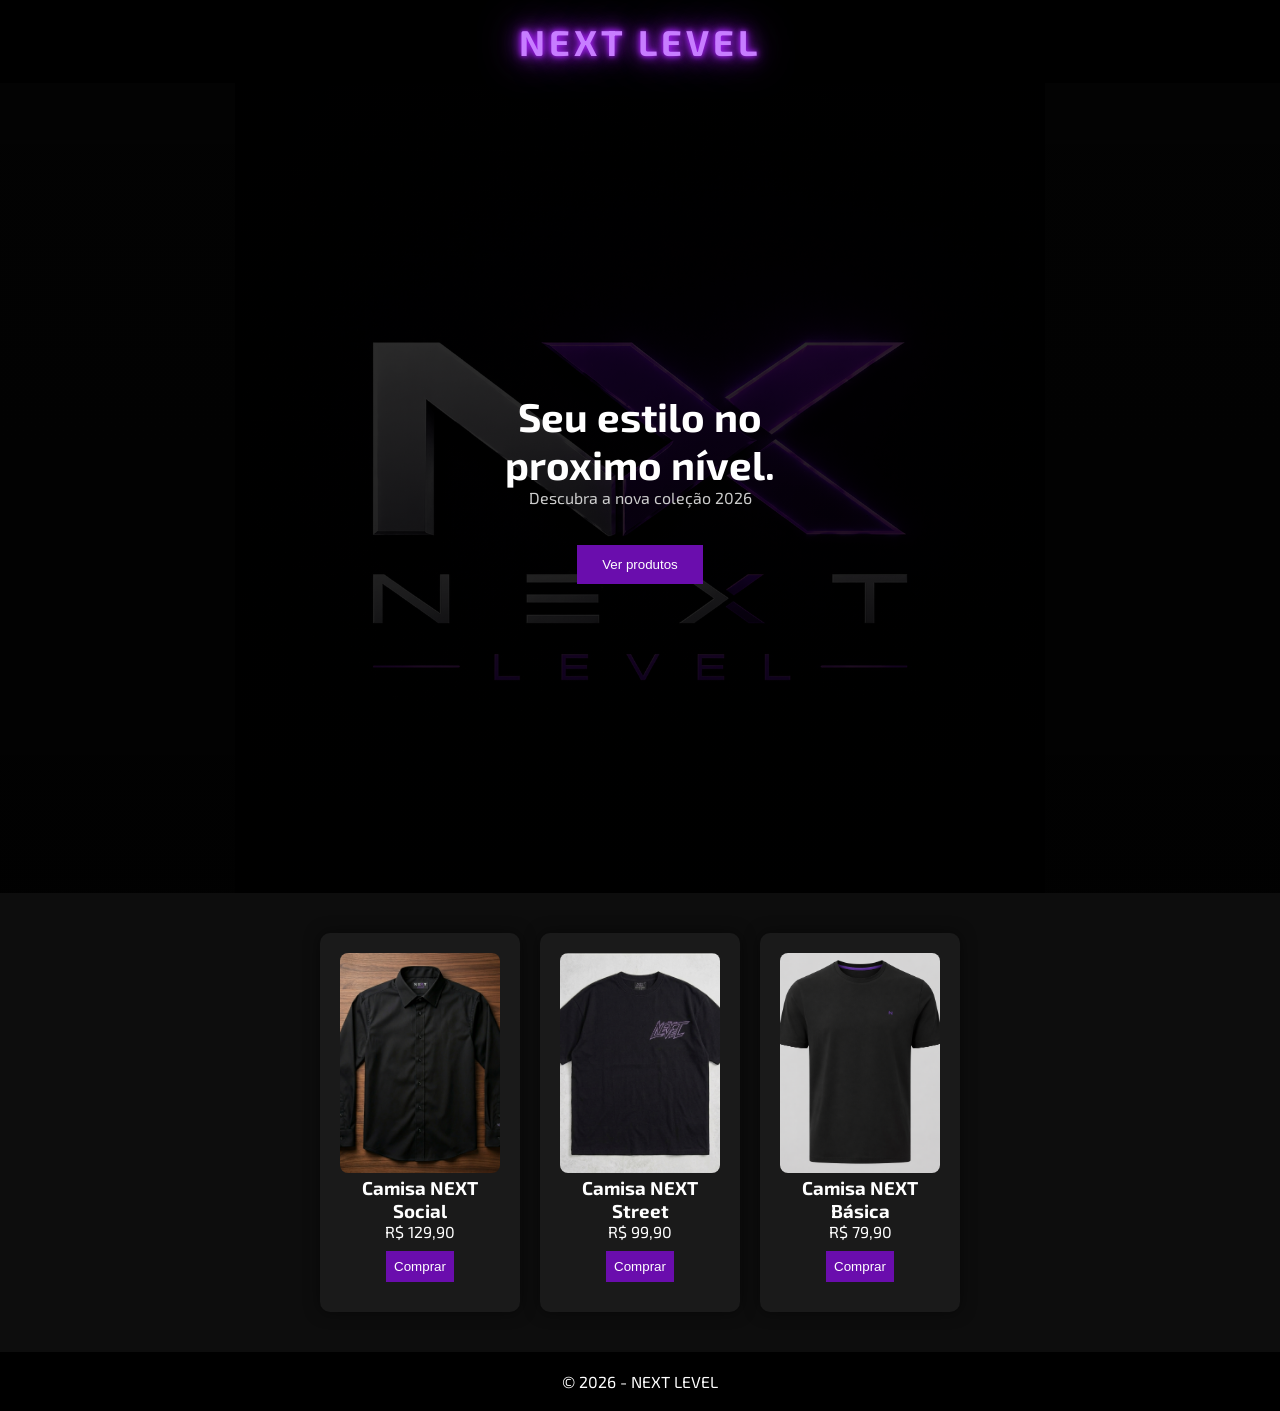
==== site/index.html @ 23742dec "Add files via upload" ====
<!DOCTYPE html>
<html lang="pt-BR">
<head>
    <meta charset="UTF-8">
    <meta name="viewport" content="width=device-width, initial-scale=1.0">
    <title>NEXT LEVEL</title>

    <link href="https://fonts.googleapis.com/css2?family=Exo+2:wght@400;600;700&display=swap" rel="stylesheet">
    <link rel="stylesheet" href="css/index.css">
</head>

<body>

<header>
    <h1>NEXT LEVEL</h1>
</header>


<section class="banner">
    <div class="banner-content">
        <h2>Seu estilo no<br>proximo nível.</h2>
        <p>Descubra a nova coleção 2026</p>
        <br><br>
        <a href="#produtos">
            <button>Ver produtos</button>
        </a>
    </div>
</section>

<section class="produtos" id="produtos">

    <div class="card">
        <img src="images/camisa-social-next.png" alt="Camisa social preta NEXT">
        <h3>Camisa NEXT Social</h3>
        <p>R$ 129,90</p>
        <a href="pages/camisa-social-next.html">
            <button>Comprar</button>
        </a>
    </div>

    <div class="card">
        <img src="images/camisa-street-next.png" alt="Camisa street NEXT">
        <h3>Camisa NEXT Street</h3>
        <p>R$ 99,90</p>
        <a href="pages/camisa-street-next.html">
            <button>Comprar</button>
        </a>
    </div>

    <div class="card">
        <img src="images/camisa-basica-next.png" alt="Camisa básica NEXT">
        <h3>Camisa NEXT Básica</h3>
        <p>R$ 79,90</p>
        <a href="pages/camisa-basica-next.html">
            <button>Comprar</button>
        </a>
    </div>

</section>

<footer>
    <p>© 2026 - NEXT LEVEL</p>
</footer>

</body>
</html>
---- site/css/index.css ----
* {
    margin: 0;
    padding: 0;
    box-sizing: border-box;
}

body {
    font-family: 'Exo 2', sans-serif;
    background-color: #0d0d0d;
    color: white;
}

/* HEADER */
header {
    padding: 20px;
    text-align: center;
    background: black;
}

header h1 {
    font-family: 'Exo 2', sans-serif;
    font-size: 36px;
    font-weight: 700;
    letter-spacing: 4px;
    color: #c77dff;

    text-shadow:
            0 0 5px #a020f0,
            0 0 10px #a020f0,
            0 0 20px #a020f0,
            0 0 40px #7b2cbf;
}

/* BANNER */
.banner {
    height: 90vh;
    background: linear-gradient(rgba(0,0,0,0.8), rgba(0,0,0,0.9)),
                url('../images/next-level.png');

    background-size: contain;
    background-repeat: no-repeat;
    background-position: center;

    display: flex;
    align-items: center;
    justify-content: center;
    text-align: center;
}

.banner-content h2 {
    font-size: 40px;
    font-weight: 700;
}

.banner-content p {
    color: #ccc;
}

.banner-content button {
    padding: 12px 25px;
    border: none;
    background: #6a0dad;
    color: white;
    cursor: pointer;
    transition: 0.3s;
}

/* HOVER BOTÃO */
button:hover {
    background: #8a2be2;
    transform: scale(1.05);
}

/* HOVER CARD */
.card:hover {
    transform: translateY(-5px);
}
.card {
    background: #1a1a1a;
    padding: 20px;
    text-align: center;
    border-radius: 10px;
    width: 200px;
    box-shadow: 0 0 15px rgba(0,0,0,0.5);
    transition: 0.3s;
}

.card img {
    width: 100%;
    height: 220px;
    object-fit: cover;
    border-radius: 8px;
}

.card button {
    margin-top: 10px;
    margin-bottom: 10px;
    padding: 8px;
    border: none;
    background: #6a0dad;
    color: white;
    cursor: pointer;
}

/* FOOTER */
footer {
    text-align: center;

    padding: 20px;
    background: black;
}

/* PRODUTOS */
.produtos {
    display: flex;
    justify-content: center;
    gap: 20px;
    padding: 40px;
}

.produto-detalhe {
    display: flex;
    justify-content: center;
    align-items: center;
    gap: 50px;
    padding: 60px;
    flex-wrap: wrap;
}

.produto-detalhe .imagem img {
    width: 350px;
    border-radius: 10px;
}

.produto-detalhe .info {
    max-width: 400px;
}

.produto-detalhe h2 {
    font-size: 28px;
    margin-bottom: 10px;
}

.descricao {
    color: #ccc;
    margin-bottom: 20px;
}

.preco {
    font-size: 24px;
    color: #a020f0;
    margin-bottom: 20px;
}

.produto-detalhe button {
    padding: 12px 25px;
    background: #6a0dad;
    color: white;
    border: none;
    cursor: pointer;
    font-weight: bold;
}

.voltar {
    display: flex;
    justify-content: flex-start;

}
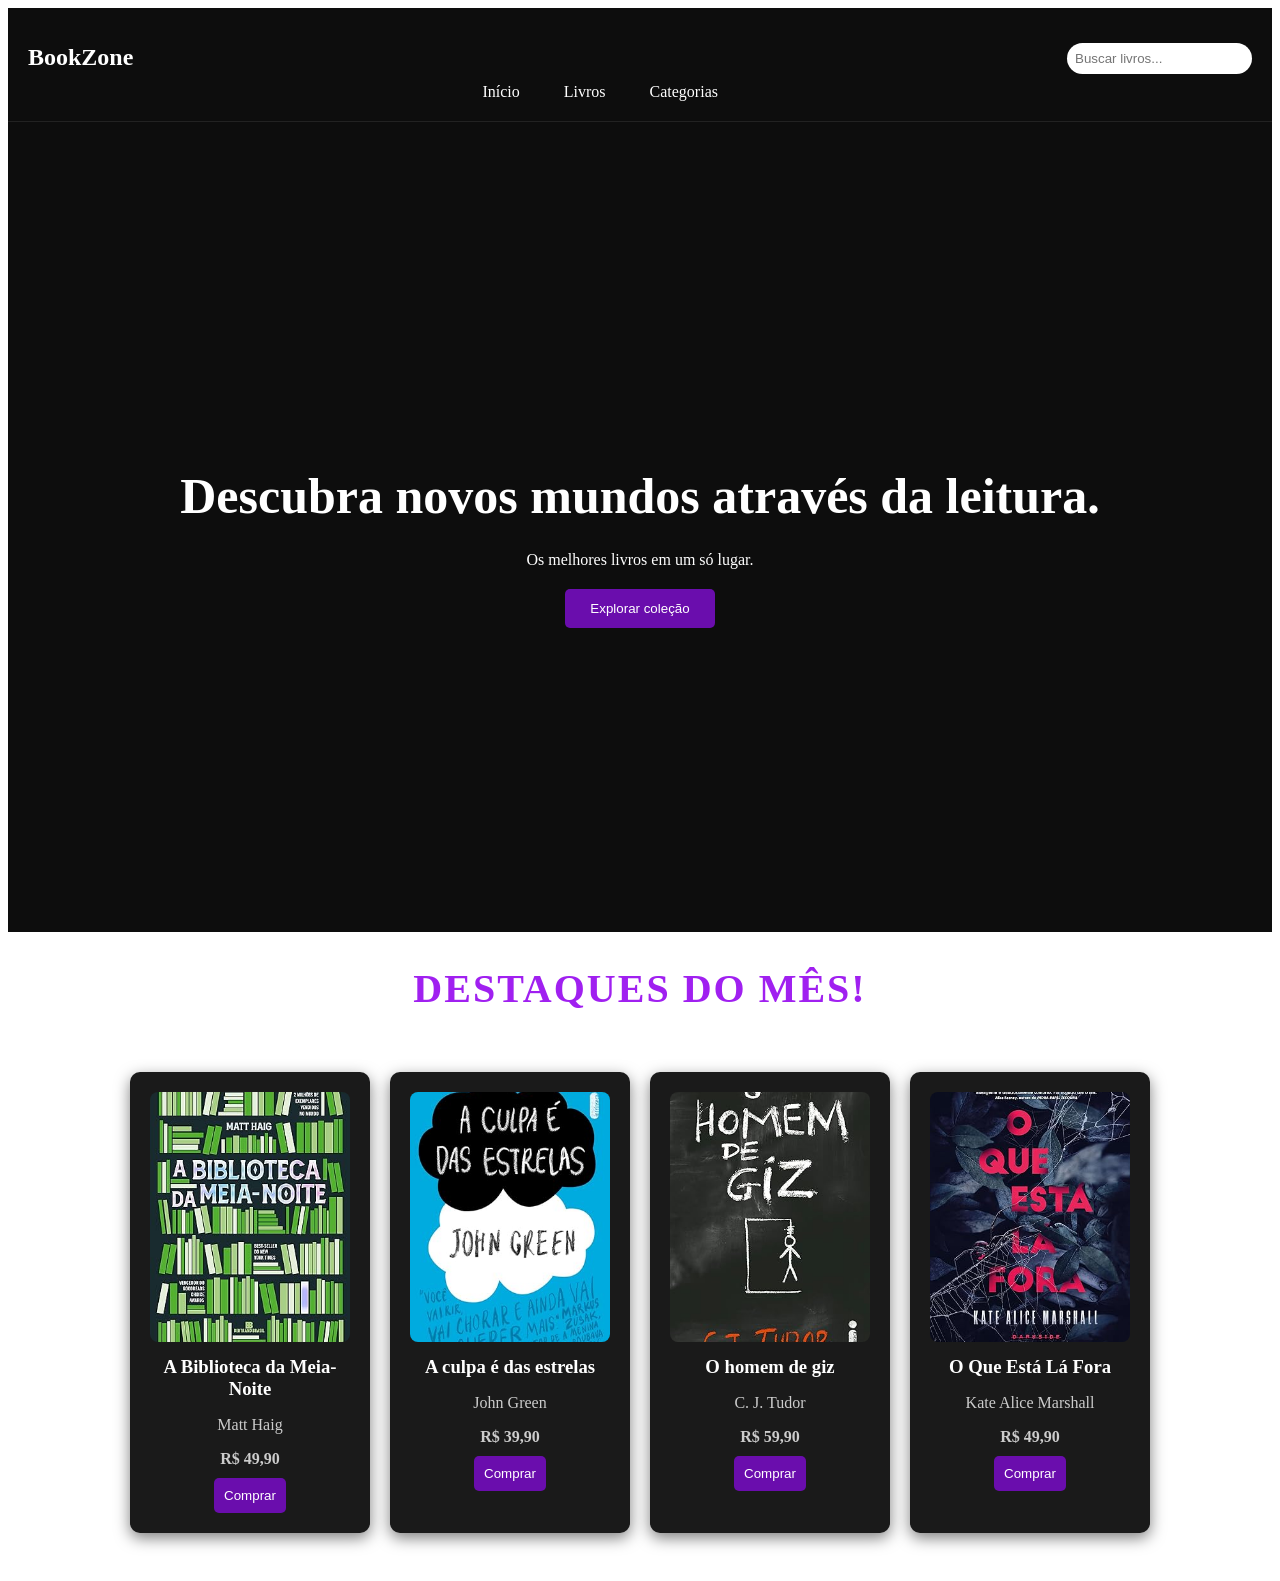
==== commit 2f9b5daa: "Add files via upload" ====
--- a/site/index.html
+++ b/site/index.html
@@ -3,7 +3,7 @@
 <head>
     <meta charset="UTF-8">
     <meta name="viewport" content="width=device-width, initial-scale=1.0">
-    <title>NEXT LEVEL</title>
+    <title>BookZone</title>
 
     <link href="https://fonts.googleapis.com/css2?family=Exo+2:wght@400;600;700&display=swap" rel="stylesheet">
     <link rel="stylesheet" href="css/index.css">
@@ -12,55 +12,65 @@
 <body>
 
 <header>
-    <h1>NEXT LEVEL</h1>
+    <h1>BookZone</h1>
+
+    <nav>                                                   <!-- MENU DE NAVEGAÇÃO -->
+        <a href="#">Início</a>
+        <a href="#">Livros</a>
+        <a href="#">Categorias</a>
+    </nav>
+
+    <input type="text" placeholder="Buscar livros...">        <!-- BARRA DE PESQUISA -->
 </header>
 
+    <section class="banner">
+        <h2>Descubra novos mundos através da leitura.</h2>
+            <p>Os melhores livros em um só lugar.</p>
+                <button>Explorar coleção</button>
+    </section>
 
-<section class="banner">
-    <div class="banner-content">
-        <h2>Seu estilo no<br>proximo nível.</h2>
-        <p>Descubra a nova coleção 2026</p>
-        <br><br>
-        <a href="#produtos">
-            <button>Ver produtos</button>
-        </a>
-    </div>
-</section>
+        <section class="destaque">
+            <h1>DESTAQUES DO MÊS!</h1>
+        </section>
 
-<section class="produtos" id="produtos">
+<section class="livros">                                             <!-- LIVROS -->
 
     <div class="card">
-        <img src="images/camisa-social-next.png" alt="Camisa social preta NEXT">
-        <h3>Camisa NEXT Social</h3>
-        <p>R$ 129,90</p>
-        <a href="pages/camisa-social-next.html">
-            <button>Comprar</button>
-        </a>
+        <img src="images/livro1.jpg" alt="Livro 1">
+        <h3>A Biblioteca da Meia-Noite</h3>
+        <p>Matt Haig</p>
+        <p class="preco">R$ 49,90</p>
+        <button>Comprar</button>
     </div>
 
     <div class="card">
-        <img src="images/camisa-street-next.png" alt="Camisa street NEXT">
-        <h3>Camisa NEXT Street</h3>
-        <p>R$ 99,90</p>
-        <a href="pages/camisa-street-next.html">
-            <button>Comprar</button>
-        </a>
+        <img src="images/livro2.jpg" alt="Livro 2">
+        <h3>A culpa é das estrelas</h3>
+        <p>John Green</p>
+        <p class="preco">R$ 39,90</p>
+        <button>Comprar</button>
     </div>
 
     <div class="card">
-        <img src="images/camisa-basica-next.png" alt="Camisa básica NEXT">
-        <h3>Camisa NEXT Básica</h3>
-        <p>R$ 79,90</p>
-        <a href="pages/camisa-basica-next.html">
-            <button>Comprar</button>
-        </a>
+        <img src="images/livro3.jpg" alt="Livro 3">
+        <h3>O homem de giz</h3>
+        <p>C. J. Tudor</p>
+        <p class="preco">R$ 59,90</p>
+        <button>Comprar</button>
+    </div>
+
+    <div class="card">
+        <img src="images/livro4.jpg" alt="Livro 4">
+        <h3>O Que Está Lá Fora</h3>
+        <p> Kate Alice Marshall</p>
+        <p class="preco">R$ 49,90</p>
+        <button>Comprar</button>
     </div>
 
 </section>
 
-<footer>
-    <p>© 2026 - NEXT LEVEL</p>
-</footer>
 
 </body>
-</html>+</html>
+
+
--- a/site/css/index.css
+++ b/site/css/index.css
@@ -1,168 +1,153 @@
-* {
-    margin: 0;
-    padding: 0;
-    box-sizing: border-box;
+/*cabeçalho*/
+header {
+    display: flex;                              /*coloca tudo na mesma linha*/
+    justify-content: space-between;            /* separa os itens*/
+    align-items: flex-start;                  /*alinha verticalmente*/
+
+    background: #0d0d0d;
+    padding: 20px;
+    border-bottom: 1px solid #222;
+
 }
 
-body {
-    font-family: 'Exo 2', sans-serif;
-    background-color: #0d0d0d;
+h1 {
+    color: white;
+    font-size: 24px;
+}
+
+/*navegação*/
+nav {
+    margin-top: 55px;
+}
+nav a {
+    color: white;
+    align-items: flex-start;
+    margin: 20px;              /*espaçamento entre eles*/
+    text-decoration: none;
+}
+
+/*barra de pesquisa*/
+input {
+    padding: 8px;
+    margin-top: 15px;
+    border-radius: 20px;
+    border: none;
+}
+
+/*banner*/
+.banner {
+    display: flex;                  /* ativa o modo flex */
+    flex-direction: column;        /* coloca um embaixo do outro */
+
+    justify-content: center;     /* centraliza vertical */
+    align-items: center;        /* centraliza horizontal */
+
+    height: 90vh;             /* ocupa a tela */
+    background: #0d0d0d;
+    color: white;
+    text-align: center;
+    margin-bottom: 30px;
+}
+.banner h2 {
+    font-size: 50px;
+    margin-bottom: 10px;
+}
+.banner p {
+    margin-bottom: 20px;
+}
+
+/*botão no banner*/
+.banner button {
+    padding: 12px 25px;
+    background: #6a0dad;
+    border: none;
+    color: white;
+    cursor: pointer;
+    border-radius: 5px;
+}
+
+.destaque h1 {
+    color:  #a020f0;
+    font-size:40px;
+    text-align: center;
+    letter-spacing: 2px;
+    margin-bottom: 20px;
+}
+
+
+
+
+/*-------------------------------------------livros - produtos-------------------------------------------*/
+.livros {      /*caixa dos livros*/
+    display: flex;                                 /*coloca todos os cards lado a lado*/
+    flex-wrap: wrap;
+    justify-content: center;                     /*centraliza os livros*/
+    gap: 20px;                                  /*espaço ENTRE os cards */
+    padding: 40px;                             /*espaço dentro da seção (afasta das bordas)*/
+}
+
+.card {         /*cada livro*/
+    background: #1a1a1a;                               /*cor de fundo do card*/
+    padding: 20px;                                    /*espaço interno (não deixa tudo colado)*/
+    border-radius: 10px;                             /*bordas arredondadas*/
+    width: 200px;                                   /*largura fixa do card*/
+    text-align: center;                            /*centraliza o texto dentro dele*/
+    box-shadow: 0 5px 15px rgba(0,0,0,0.5);       /*cria uma sombra embaixo do card*/
+}
+
+.card img {
+    width: 100%;                         /*imagem ocupa toda largura do card*/
+    height: 250px;
+    object-fit: cover;                 /*ajusta a imagem sem distorcer*/
+    border-radius: 8px;               /* deixa a imagem arredondada*/
+    transition: 0.3s;
+}
+.card img:hover {
+    transform: scale(1.05);
+}
+
+.card h3 {
+    margin: 10px 0;
+}
+
+h3 {
     color: white;
 }
 
-/* HEADER */
-header {
-    padding: 20px;
-    text-align: center;
-    background: black;
-}
-
-header h1 {
-    font-family: 'Exo 2', sans-serif;
-    font-size: 36px;
-    font-weight: 700;
-    letter-spacing: 4px;
-    color: #c77dff;
-
-    text-shadow:
-            0 0 5px #a020f0,
-            0 0 10px #a020f0,
-            0 0 20px #a020f0,
-            0 0 40px #7b2cbf;
-}
-
-/* BANNER */
-.banner {
-    height: 90vh;
-    background: linear-gradient(rgba(0,0,0,0.8), rgba(0,0,0,0.9)),
-                url('../images/next-level.png');
-
-    background-size: contain;
-    background-repeat: no-repeat;
-    background-position: center;
-
-    display: flex;
-    align-items: center;
-    justify-content: center;
-    text-align: center;
-}
-
-.banner-content h2 {
-    font-size: 40px;
-    font-weight: 700;
-}
-
-.banner-content p {
+.card p {
     color: #ccc;
 }
 
-.banner-content button {
-    padding: 12px 25px;
+.preco {
+    color: #a020f0;
+    font-weight: bold;
+    margin: 10px 0;
+}
+
+/*BOTÃO DE COMPRA*/
+.card button {
+    padding: 10px;
+    background: #6a0dad;
     border: none;
-    background: #6a0dad;
     color: white;
     cursor: pointer;
+    border-radius: 5px;
+}
+
+/*-------------------------------ANIMAÇÃO DOS BOTÕES------------------------------------*/
+.card {
     transition: 0.3s;
 }
-
-/* HOVER BOTÃO */
-button:hover {
+.card:hover {
+    transform: translateY(-8px);
+}
+.card button:hover {
+    background: #8a2be2;
+}
+.banner button:hover {
     background: #8a2be2;
     transform: scale(1.05);
 }
-
-/* HOVER CARD */
-.card:hover {
-    transform: translateY(-5px);
+nav a:hover {
+    color: #a020f0;
 }
-.card {
-    background: #1a1a1a;
-    padding: 20px;
-    text-align: center;
-    border-radius: 10px;
-    width: 200px;
-    box-shadow: 0 0 15px rgba(0,0,0,0.5);
-    transition: 0.3s;
-}
-
-.card img {
-    width: 100%;
-    height: 220px;
-    object-fit: cover;
-    border-radius: 8px;
-}
-
-.card button {
-    margin-top: 10px;
-    margin-bottom: 10px;
-    padding: 8px;
-    border: none;
-    background: #6a0dad;
-    color: white;
-    cursor: pointer;
-}
-
-/* FOOTER */
-footer {
-    text-align: center;
-
-    padding: 20px;
-    background: black;
-}
-
-/* PRODUTOS */
-.produtos {
-    display: flex;
-    justify-content: center;
-    gap: 20px;
-    padding: 40px;
-}
-
-.produto-detalhe {
-    display: flex;
-    justify-content: center;
-    align-items: center;
-    gap: 50px;
-    padding: 60px;
-    flex-wrap: wrap;
-}
-
-.produto-detalhe .imagem img {
-    width: 350px;
-    border-radius: 10px;
-}
-
-.produto-detalhe .info {
-    max-width: 400px;
-}
-
-.produto-detalhe h2 {
-    font-size: 28px;
-    margin-bottom: 10px;
-}
-
-.descricao {
-    color: #ccc;
-    margin-bottom: 20px;
-}
-
-.preco {
-    font-size: 24px;
-    color: #a020f0;
-    margin-bottom: 20px;
-}
-
-.produto-detalhe button {
-    padding: 12px 25px;
-    background: #6a0dad;
-    color: white;
-    border: none;
-    cursor: pointer;
-    font-weight: bold;
-}
-
-.voltar {
-    display: flex;
-    justify-content: flex-start;
-
-}
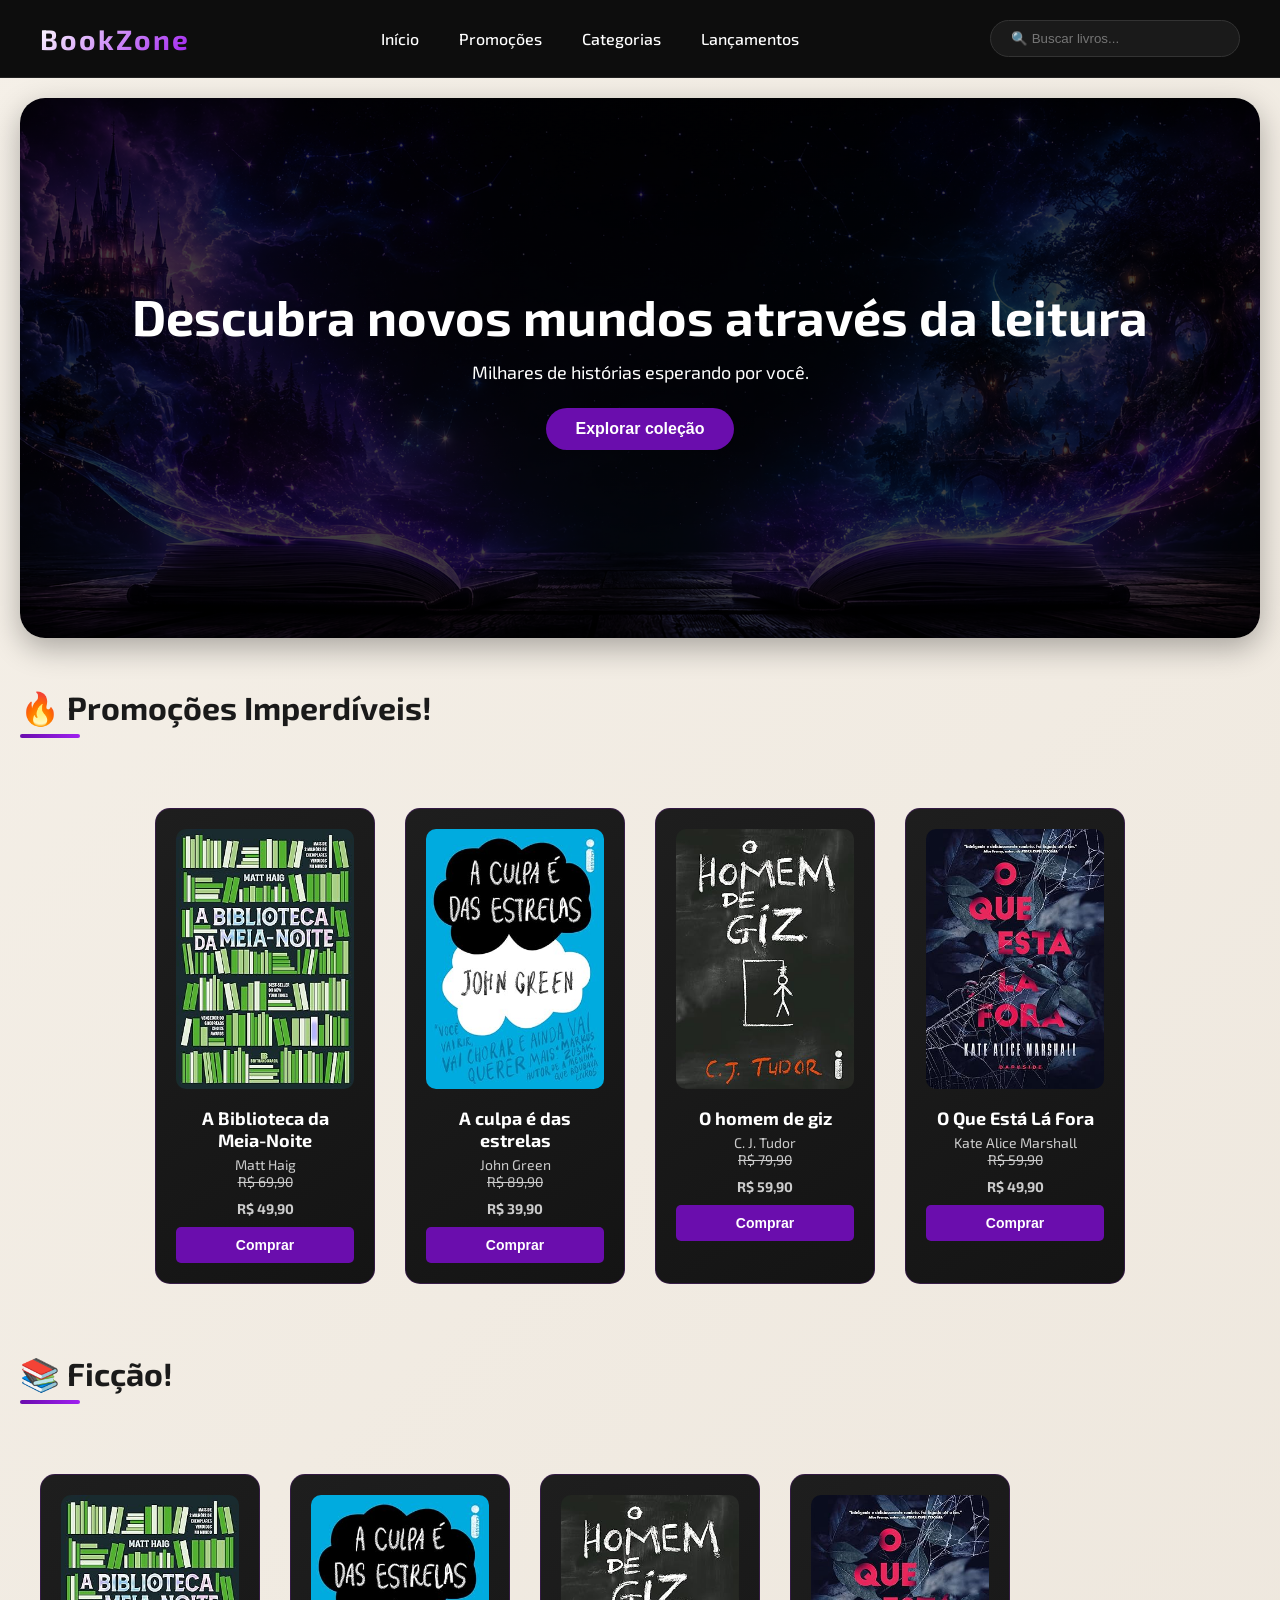
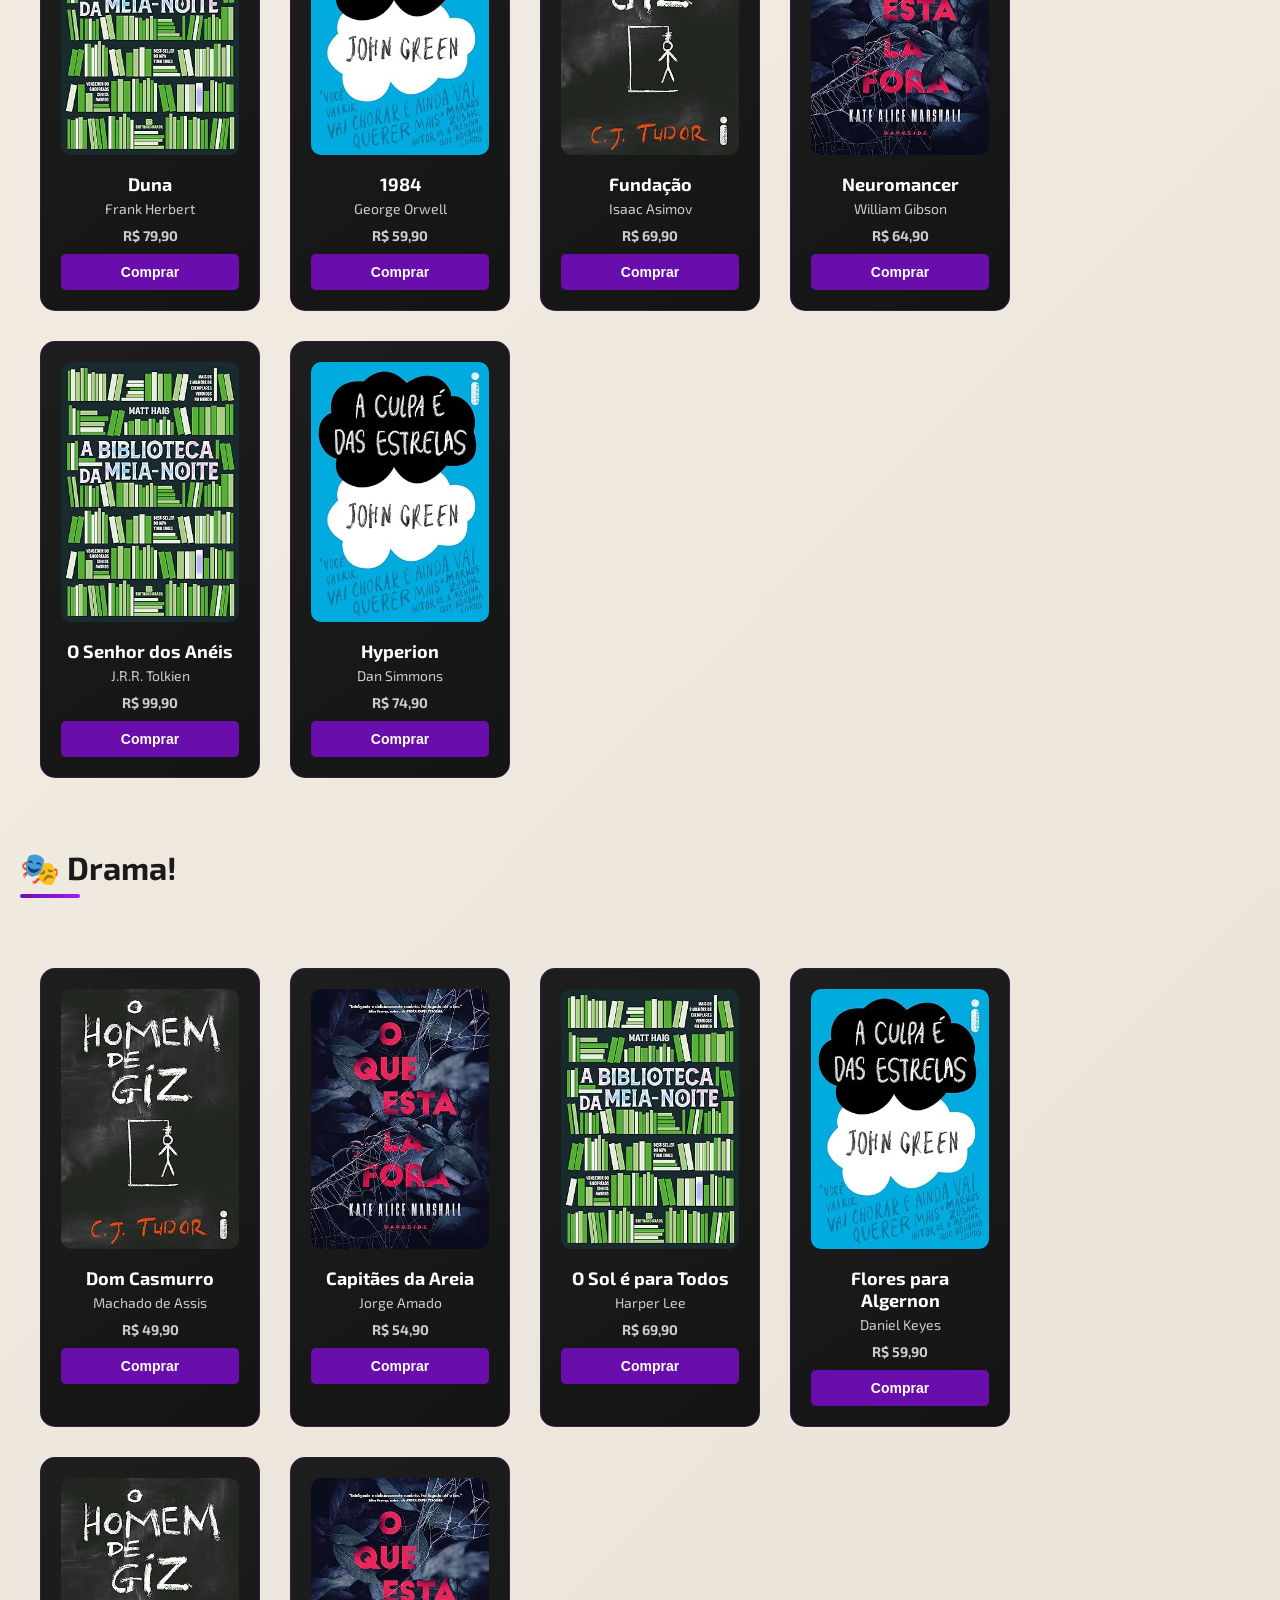
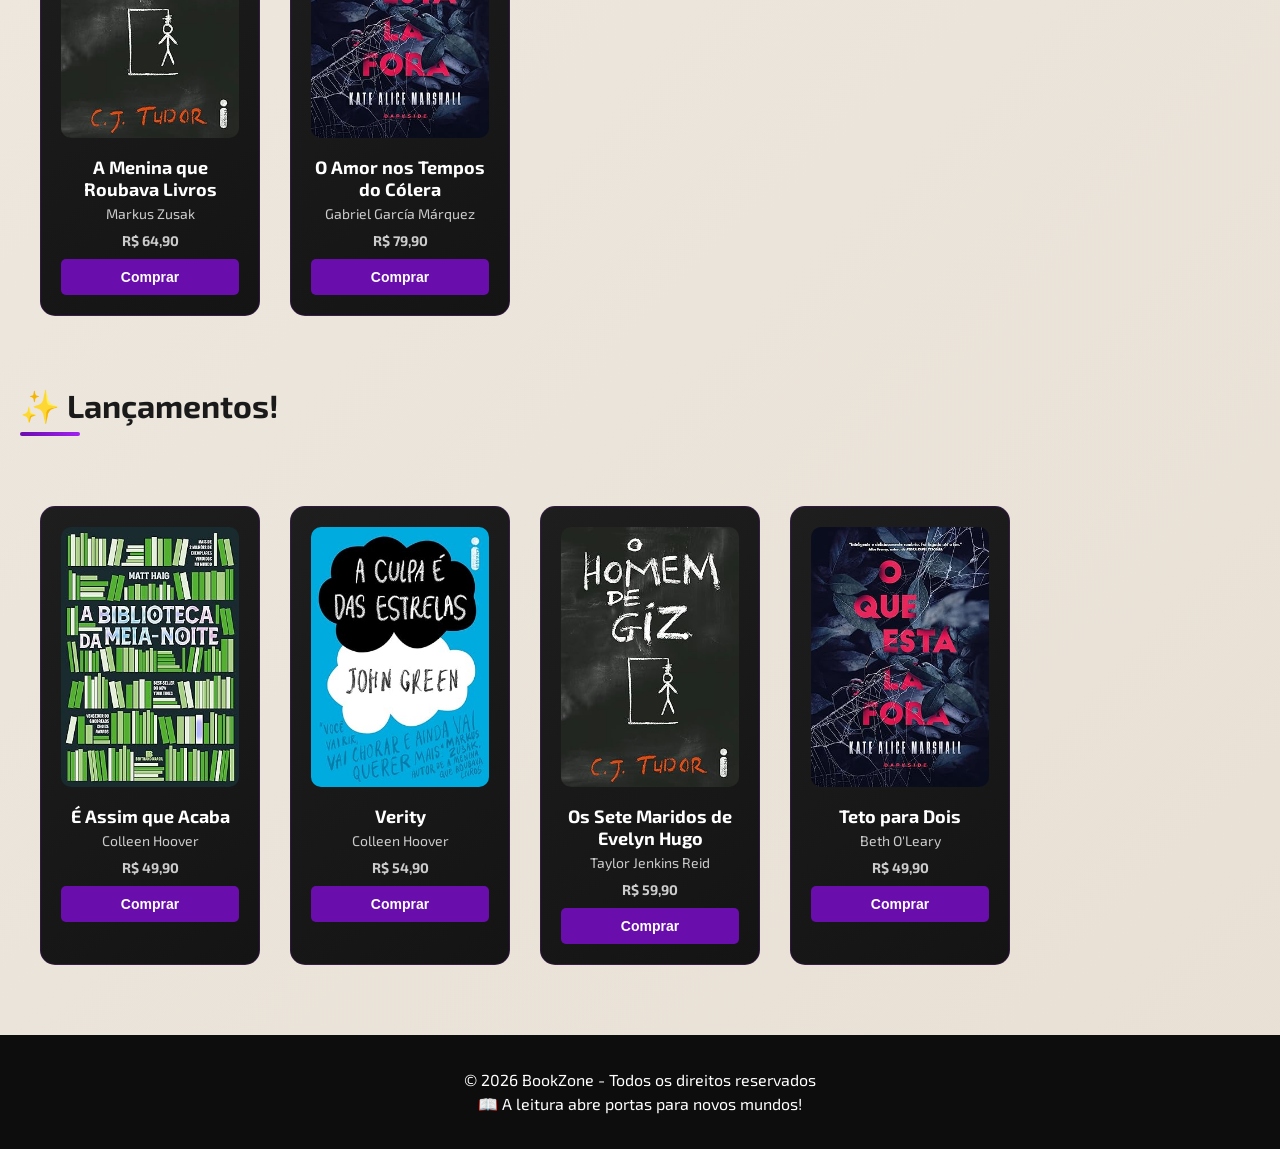
==== commit 666e5200: "Add files via upload" ====
--- a/site/index.html
+++ b/site/index.html
@@ -8,69 +8,227 @@
     <link href="https://fonts.googleapis.com/css2?family=Exo+2:wght@400;600;700&display=swap" rel="stylesheet">
     <link rel="stylesheet" href="css/index.css">
 </head>
-
 <body>
 
 <header>
     <h1>BookZone</h1>
 
-    <nav>                                                   <!-- MENU DE NAVEGAÇÃO -->
-        <a href="#">Início</a>
-        <a href="#">Livros</a>
-        <a href="#">Categorias</a>
+    <nav>
+        <a href="index.html">Início</a>
+        <a href="#promoções">Promoções</a>
+        <a href="#categorias">Categorias</a>
+        <a href="#lancamentos">Lançamentos</a>
     </nav>
 
-    <input type="text" placeholder="Buscar livros...">        <!-- BARRA DE PESQUISA -->
+    <input type="text" placeholder="🔍 Buscar livros...">
 </header>
 
+<main>
     <section class="banner">
-        <h2>Descubra novos mundos através da leitura.</h2>
-            <p>Os melhores livros em um só lugar.</p>
-                <button>Explorar coleção</button>
-    </section>
-
-        <section class="destaque">
-            <h1>DESTAQUES DO MÊS!</h1>
-        </section>
-
-<section class="livros">                                             <!-- LIVROS -->
-
-    <div class="card">
-        <img src="images/livro1.jpg" alt="Livro 1">
-        <h3>A Biblioteca da Meia-Noite</h3>
-        <p>Matt Haig</p>
-        <p class="preco">R$ 49,90</p>
-        <button>Comprar</button>
-    </div>
-
-    <div class="card">
-        <img src="images/livro2.jpg" alt="Livro 2">
-        <h3>A culpa é das estrelas</h3>
-        <p>John Green</p>
-        <p class="preco">R$ 39,90</p>
-        <button>Comprar</button>
-    </div>
-
-    <div class="card">
-        <img src="images/livro3.jpg" alt="Livro 3">
-        <h3>O homem de giz</h3>
-        <p>C. J. Tudor</p>
-        <p class="preco">R$ 59,90</p>
-        <button>Comprar</button>
-    </div>
-
-    <div class="card">
-        <img src="images/livro4.jpg" alt="Livro 4">
-        <h3>O Que Está Lá Fora</h3>
-        <p> Kate Alice Marshall</p>
-        <p class="preco">R$ 49,90</p>
-        <button>Comprar</button>
-    </div>
-
-</section>
-
+        <div class="banner-conteudo">
+            <h2>Descubra novos mundos através da leitura</h2>
+            <p>Milhares de histórias esperando por você.</p>
+            <button>Explorar coleção</button>
+        </div>
+    </section>
+
+    <!-- PROMOÇÕES -->
+    <section id="promoções" class="secao">
+        <h2 class="titulo-secao">🔥 Promoções Imperdíveis!</h2>
+    </section>
+
+    <section class="livros">
+        <div class="card">
+            <img src="images/livro1.jpg" alt="Capa do livro A Biblioteca da Meia-Noite">
+            <h3>A Biblioteca da Meia-Noite</h3>
+            <p>Matt Haig</p>
+            <p class="preco-antigo">R$ 69,90</p>
+            <p class="preco">R$ 49,90</p>
+            <button>Comprar</button>
+        </div>
+
+        <div class="card">
+            <img src="images/livro2.jpg" alt="Capa do livro A Culpa é das Estrelas">
+            <h3>A culpa é das estrelas</h3>
+            <p>John Green</p>
+            <p class="preco-antigo">R$ 89,90</p>
+            <p class="preco">R$ 39,90</p>
+            <button>Comprar</button>
+        </div>
+
+        <div class="card">
+            <img src="images/livro3.jpg" alt="Capa do livro O Homem de Giz">
+            <h3>O homem de giz</h3>
+            <p>C. J. Tudor</p>
+            <p class="preco-antigo">R$ 79,90</p>
+            <p class="preco">R$ 59,90</p>
+            <button>Comprar</button>
+        </div>
+
+        <div class="card">
+            <img src="images/livro4.jpg" alt="Capa do livro O Que Está Lá Fora">
+            <h3>O Que Está Lá Fora</h3>
+            <p>Kate Alice Marshall</p>
+            <p class="preco-antigo">R$ 59,90</p>
+            <p class="preco">R$ 49,90</p>
+            <button>Comprar</button>
+        </div>
+    </section>
+
+    <!-- FICÇÃO -->
+    <section id="categorias" class="secao">
+        <h2 class="titulo-secao">📚 Ficção!</h2>
+    </section>
+
+    <section class="livroscat">
+        <div class="card">
+            <img src="images/livro1.jpg" alt="Capa do livro Duna">
+            <h3>Duna</h3>
+            <p>Frank Herbert</p>
+            <p class="preco">R$ 79,90</p>
+            <button>Comprar</button>
+        </div>
+
+        <div class="card">
+            <img src="images/livro2.jpg" alt="Capa do livro 1984">
+            <h3>1984</h3>
+            <p>George Orwell</p>
+            <p class="preco">R$ 59,90</p>
+            <button>Comprar</button>
+        </div>
+
+        <div class="card">
+            <img src="images/livro3.jpg" alt="Capa do livro Fundação">
+            <h3>Fundação</h3>
+            <p>Isaac Asimov</p>
+            <p class="preco">R$ 69,90</p>
+            <button>Comprar</button>
+        </div>
+
+        <div class="card">
+            <img src="images/livro4.jpg" alt="Capa do livro Neuromancer">
+            <h3>Neuromancer</h3>
+            <p>William Gibson</p>
+            <p class="preco">R$ 64,90</p>
+            <button>Comprar</button>
+        </div>
+
+        <div class="card">
+            <img src="images/livro1.jpg" alt="Capa do livro O Senhor dos Anéis">
+            <h3>O Senhor dos Anéis</h3>
+            <p>J.R.R. Tolkien</p>
+            <p class="preco">R$ 99,90</p>
+            <button>Comprar</button>
+        </div>
+
+        <div class="card">
+            <img src="images/livro2.jpg" alt="Capa do livro Hyperion">
+            <h3>Hyperion</h3>
+            <p>Dan Simmons</p>
+            <p class="preco">R$ 74,90</p>
+            <button>Comprar</button>
+        </div>
+    </section>
+
+    <!-- DRAMA -->
+    <section class="secao">
+        <h2 class="titulo-secao">🎭 Drama!</h2>
+    </section>
+
+    <section class="livroscat">
+        <div class="card">
+            <img src="images/livro3.jpg" alt="Capa do livro Dom Casmurro">
+            <h3>Dom Casmurro</h3>
+            <p>Machado de Assis</p>
+            <p class="preco">R$ 49,90</p>
+            <button>Comprar</button>
+        </div>
+
+        <div class="card">
+            <img src="images/livro4.jpg" alt="Capa do livro Capitães da Areia">
+            <h3>Capitães da Areia</h3>
+            <p>Jorge Amado</p>
+            <p class="preco">R$ 54,90</p>
+            <button>Comprar</button>
+        </div>
+
+        <div class="card">
+            <img src="images/livro1.jpg" alt="Capa do livro O Sol é para Todos">
+            <h3>O Sol é para Todos</h3>
+            <p>Harper Lee</p>
+            <p class="preco">R$ 69,90</p>
+            <button>Comprar</button>
+        </div>
+
+        <div class="card">
+            <img src="images/livro2.jpg" alt="Capa do livro Flores para Algernon">
+            <h3>Flores para Algernon</h3>
+            <p>Daniel Keyes</p>
+            <p class="preco">R$ 59,90</p>
+            <button>Comprar</button>
+        </div>
+
+        <div class="card">
+            <img src="images/livro3.jpg" alt="Capa do livro A Menina que Roubava Livros">
+            <h3>A Menina que Roubava Livros</h3>
+            <p>Markus Zusak</p>
+            <p class="preco">R$ 64,90</p>
+            <button>Comprar</button>
+        </div>
+
+        <div class="card">
+            <img src="images/livro4.jpg" alt="Capa do livro O Amor nos Tempos do Cólera">
+            <h3>O Amor nos Tempos do Cólera</h3>
+            <p>Gabriel García Márquez</p>
+            <p class="preco">R$ 79,90</p>
+            <button>Comprar</button>
+        </div>
+    </section>
+
+    <!-- LANÇAMENTOS -->
+    <section id="lancamentos" class="secao">
+        <h2 class="titulo-secao">✨ Lançamentos!</h2>
+    </section>
+
+    <section class="livroscat">
+        <div class="card">
+            <img src="images/livro1.jpg" alt="Capa do livro É Assim que Acaba">
+            <h3>É Assim que Acaba</h3>
+            <p>Colleen Hoover</p>
+            <p class="preco">R$ 49,90</p>
+            <button>Comprar</button>
+        </div>
+
+        <div class="card">
+            <img src="images/livro2.jpg" alt="Capa do livro Verity">
+            <h3>Verity</h3>
+            <p>Colleen Hoover</p>
+            <p class="preco">R$ 54,90</p>
+            <button>Comprar</button>
+        </div>
+
+        <div class="card">
+            <img src="images/livro3.jpg" alt="Capa do livro Os Sete Maridos de Evelyn Hugo">
+            <h3>Os Sete Maridos de Evelyn Hugo</h3>
+            <p>Taylor Jenkins Reid</p>
+            <p class="preco">R$ 59,90</p>
+            <button>Comprar</button>
+        </div>
+
+        <div class="card">
+            <img src="images/livro4.jpg" alt="Capa do livro Teto para Dois">
+            <h3>Teto para Dois</h3>
+            <p>Beth O'Leary</p>
+            <p class="preco">R$ 49,90</p>
+            <button>Comprar</button>
+        </div>
+    </section>
+</main>
+
+<footer>
+    <p>© 2026 BookZone - Todos os direitos reservados</p>
+    <p>📖 A leitura abre portas para novos mundos!</p>
+</footer>
 
 </body>
-</html>
-
-
+</html>
--- a/site/css/index.css
+++ b/site/css/index.css
@@ -1,153 +1,308 @@
-/*cabeçalho*/
+/*------------------------------------------- RESET -------------------------------------------*/
+* {
+    margin: 0;                      /* remove margem padrão de todos os elementos */
+    padding: 0;                     /* remove espaçamento interno padrão */
+    box-sizing: border-box;         /* faz largura/altura incluírem bordas e padding */
+}
+
+/*------------------------------------------- FUNDO -------------------------------------------*/
+body {
+    font-family: 'Exo 2', sans-serif;    /* define a fonte do site */
+    background: linear-gradient(135deg, #f5f0e8 0%, #e8e0d5 100%);   /* fundo gradiente suave (évita área branca) */
+    min-height: 100vh;                   /* garante que o fundo cubra a tela toda */
+}
+
+/*------------------------------------------- CABEÇALHO -------------------------------------------*/
 header {
-    display: flex;                              /*coloca tudo na mesma linha*/
-    justify-content: space-between;            /* separa os itens*/
-    align-items: flex-start;                  /*alinha verticalmente*/
-
-    background: #0d0d0d;
-    padding: 20px;
-    border-bottom: 1px solid #222;
-
+    display: flex;                                /* coloca logo, menu e busca na mesma linha */
+    justify-content: space-between;              /* espaça os itens (um no início, um no meio, um no fim) */
+    align-items: center;                        /* alinha tudo verticalmente no centro */
+    background: #0d0d0d;                       /* fundo preto do cabeçalho */
+    padding: 20px 40px;                       /* espaçamento interno (20px cima/baixo, 40px laterais) */
+    border-bottom: 1px solid #222;           /* linha fina na parte inferior */
+    flex-wrap: wrap;                        /* permite que os itens quebrem linha em telas pequenas */
+    gap: 15px;                             /* espaçamento entre os itens */
+    position: sticky;                     /* fixa o cabeçalho no topo ao rolar a página */
+    top: 0;                              /* posição no topo */
+    z-index: 1000;                      /* garante que o cabeçalho fique sobre outros elementos */
 }
 
 h1 {
-    color: white;
-    font-size: 24px;
-}
-
-/*navegação*/
+    color: white;                             /* cor branca para o texto */
+    font-size: 28px;                         /* tamanho da fonte */
+    letter-spacing: 2px;                    /* espaçamento entre letras */
+    background: linear-gradient(135deg, #fff, #a020f0);   /* gradiente de branco para roxo */
+    -webkit-background-clip: text;        /* aplica o gradiente APENAS no texto (chrome/safari) */
+    background-clip: text;               /* aplica o gradiente apenas no texto */
+    color: transparent;                 /* esconde a cor original para ver o gradiente */
+}
+
+/*------------------------------------------- NAVEGAÇÃO -------------------------------------------*/
 nav {
-    margin-top: 55px;
-}
+    display: flex;                        /* coloca os links do menu lado a lado */
+    gap: 10px;                           /* espaçamento entre os links */
+    flex-wrap: wrap;                    /* quebra linha em telas pequenas se necessário */
+}
+
 nav a {
-    color: white;
-    align-items: flex-start;
-    margin: 20px;              /*espaçamento entre eles*/
-    text-decoration: none;
-}
-
-/*barra de pesquisa*/
+    color: white;                            /* cor do texto do link */
+    text-decoration: none;                  /* remove o sublinhado padrão */
+    padding: 8px 15px;                     /* espaçamento interno (8px cima/baixo, 15px laterais) */
+    transition: 0.3s;                     /* tempo da animação de hover */
+    font-weight: 500;                    /* peso da fonte (semi-negrito) */
+    border-radius: 5px;                 /* bordas levemente arredondadas */
+}
+
+nav a:hover {
+    color: #a020f0;                         /* muda a cor para roxo ao passar o mouse */
+    background: rgba(160, 32, 240, 0.1);   /* fundo roxo bem fraco ao passar o mouse */
+    transform: translateY(-2px);          /* sobe o link 2 pixels ao passar o mouse */
+}
+
+/*------------------------------------------- BARRA DE PESQUISA -------------------------------------------*/
 input {
-    padding: 8px;
-    margin-top: 15px;
-    border-radius: 20px;
-    border: none;
-}
-
-/*banner*/
+    padding: 10px 20px;                       /* espaçamento interno (10px cima/baixo, 20px laterais) */
+    width: 250px;                            /* largura fixa de 250 pixels */
+    background: #1a1a1a;                    /* fundo cinza escuro */
+    color: white;                          /* texto branco */
+    border: 1px solid #333;               /* borda cinza de 1 pixel */
+    border-radius: 25px;                 /* bordas bem arredondadas (efeito de pílula) */
+    transition: 0.3s;                   /* animação suave ao focar */
+}
+
+input:focus {
+    outline: none;                       /* remove a borda azul padrão ao clicar */
+    border-color: #a020f0;              /* muda a borda para roxo ao clicar */
+    box-shadow: 0 0 5px rgba(160, 32, 240, 0.5);   /* brilho roxo ao redor ao clicar */
+}
+
+/*---------------------------------------------- BANNER ----------------------------------------------------*/
 .banner {
-    display: flex;                  /* ativa o modo flex */
-    flex-direction: column;        /* coloca um embaixo do outro */
-
-    justify-content: center;     /* centraliza vertical */
-    align-items: center;        /* centraliza horizontal */
-
-    height: 90vh;             /* ocupa a tela */
-    background: #0d0d0d;
-    color: white;
-    text-align: center;
-    margin-bottom: 30px;
-}
+    display: flex;                          /* ativa o modo flexbox */
+    flex-direction: column;                /* coloca os elementos um embaixo do outro */
+    justify-content: center;              /* centraliza verticalmente */
+    align-items: center;                 /* centraliza horizontalmente */
+    height: 60vh;                       /* altura = 60% da altura da tela */
+    background: linear-gradient(rgba(0, 0, 0, 0.75), rgba(0, 0, 0, 0.75)), url("../images/banner.png");   /* camada escura + imagem de fundo */
+    background-size: cover;                             /* a imagem cobre toda a área */
+    background-position: center;                       /* centraliza a imagem de fundo */
+    color: white;                                     /* texto branco */
+    text-align: center;                              /* texto centralizado */
+    margin: 20px;                                   /* margem externa de 20px */
+    border-radius: 25px;                           /* bordas arredondadas */
+    box-shadow: 0 10px 30px rgba(0, 0, 0, 0.3);   /* sombra suave no banner */
+}
+
 .banner h2 {
-    font-size: 50px;
-    margin-bottom: 10px;
-}
+    font-size: 50px;                     /* tamanho grande para o título */
+    margin-bottom: 15px;                /* espaçamento inferior de 15px */
+}
+
 .banner p {
-    margin-bottom: 20px;
-}
-
-/*botão no banner*/
+    font-size: 18px;                     /* tamanho da fonte do parágrafo */
+    margin-bottom: 25px;                /* espaçamento inferior de 25px */
+}
+
 .banner button {
-    padding: 12px 25px;
-    background: #6a0dad;
-    border: none;
-    color: white;
-    cursor: pointer;
-    border-radius: 5px;
-}
-
-.destaque h1 {
-    color:  #a020f0;
-    font-size:40px;
-    text-align: center;
-    letter-spacing: 2px;
-    margin-bottom: 20px;
-}
-
-
-
-
-/*-------------------------------------------livros - produtos-------------------------------------------*/
-.livros {      /*caixa dos livros*/
-    display: flex;                                 /*coloca todos os cards lado a lado*/
-    flex-wrap: wrap;
-    justify-content: center;                     /*centraliza os livros*/
-    gap: 20px;                                  /*espaço ENTRE os cards */
-    padding: 40px;                             /*espaço dentro da seção (afasta das bordas)*/
-}
-
-.card {         /*cada livro*/
-    background: #1a1a1a;                               /*cor de fundo do card*/
-    padding: 20px;                                    /*espaço interno (não deixa tudo colado)*/
-    border-radius: 10px;                             /*bordas arredondadas*/
-    width: 200px;                                   /*largura fixa do card*/
-    text-align: center;                            /*centraliza o texto dentro dele*/
-    box-shadow: 0 5px 15px rgba(0,0,0,0.5);       /*cria uma sombra embaixo do card*/
+    padding: 12px 30px;                         /* espaçamento interno (12px cima/baixo, 30px laterais) */
+    background: #6a0dad;                       /* fundo roxo escuro */
+    border: none;                             /* remove borda padrão do botão */
+    color: white;                            /* texto branco */
+    cursor: pointer;                        /* cursor vira mãozinha ao passar o mouse */
+    border-radius: 30px;                   /* bordas bem arredondadas */
+    font-size: 16px;                      /* tamanho da fonte */
+    font-weight: bold;                   /* texto em negrito */
+    transition: 0.3s;                   /* tempo da animação de hover */
+}
+
+.banner button:hover {
+    background: #8a2be2;                 /* muda para roxo mais claro ao passar o mouse */
+    transform: scale(1.05);             /* aumenta 5% o tamanho ao passar o mouse */
+}
+
+/*------------------------------------------- TÍTULOS DAS SEÇÕES -------------------------------------------*/
+.secao {
+    margin: 50px 20px 20px 20px;        /* margem: 50px cima, 20px direita, 20px baixo, 20px esquerda */
+}
+
+.titulo-secao {
+    font-size: 32px;                         /* tamanho da fonte do título */
+    color: #1a1a1a;                         /* cor preta/cinza escuro */
+    position: relative;                    /* permite posicionar elementos filhos (pseudo-elemento) */
+    display: inline-block;                /* faz o título ocupar apenas o espaço do texto */
+    padding-bottom: 10px;                /* espaçamento interno inferior */
+    margin-bottom: 30px;                /* espaçamento externo inferior */
+}
+
+.titulo-secao::after {
+    content: "";                               /* cria um elemento vazio depois do título */
+    position: absolute;                       /* posiciona em relação ao .titulo-secao */
+    bottom: 0;                               /* cola na parte inferior */
+    left: 0;                                /* cola na parte esquerda */
+    width: 60px;                           /* largura de 60px */
+    height: 4px;                          /* altura de 4px (linha fina) */
+    background: linear-gradient(90deg, #6a0dad, #a020f0);   /* gradiente roxo na horizontal */
+    border-radius: 2px;                 /* bordas arredondadas da linha */
+}
+
+/*------------------------------------------- LIVROS (PROMOÇÕES) -------------------------------------------*/
+.livros {
+    display: flex;                          /* coloca os cards lado a lado */
+    flex-wrap: wrap;                       /* quebra linha se não couberem */
+    justify-content: center;              /* centraliza os cards na horizontal */
+    gap: 30px;                           /* espaçamento de 30px entre os cards */
+    padding: 20px 40px;                 /* espaçamento interno (20px cima/baixo, 40px laterais) */
+}
+
+/*------------------------------------------- CATEGORIAS -------------------------------------------*/
+.livroscat {
+    display: flex;                          /* coloca os cards lado a lado */
+    flex-wrap: wrap;                       /* quebra linha se não couberem */
+    justify-content: flex-start;          /* alinha os cards à esquerda */
+    gap: 30px;                           /* espaçamento de 30px entre os cards */
+    padding: 20px 40px;                 /* espaçamento interno (20px cima/baixo, 40px laterais) */
+}
+
+/*------------------------------------------- CARDS DOS LIVROS -------------------------------------------*/
+.card {
+    background: linear-gradient(145deg, #1e1e1e, #141414);   /* gradiente escuro para dar profundidade */
+    padding: 20px;                                          /* espaçamento interno de 20px */
+    border-radius: 15px;                                   /* bordas arredondadas */
+    width: 220px;                                         /* largura fixa de 220px */
+    text-align: center;                                  /* texto centralizado */
+    transition: 0.3s;                                   /* animação suave ao passar o mouse */
+    border: 1px solid rgba(160, 32, 240, 0.2);         /* borda roxa bem fraca */
+}
+
+.card:hover {
+    transform: translateY(-10px);                        /* sobe o card 10px ao passar o mouse */
+    border-color: #a020f0;                              /* borda fica roxa ao passar o mouse */
+    box-shadow: 0 10px 20px rgba(106, 13, 173, 0.3);   /* sombra roxa ao passar o mouse */
 }
 
 .card img {
-    width: 100%;                         /*imagem ocupa toda largura do card*/
-    height: 250px;
-    object-fit: cover;                 /*ajusta a imagem sem distorcer*/
-    border-radius: 8px;               /* deixa a imagem arredondada*/
-    transition: 0.3s;
-}
-.card img:hover {
-    transform: scale(1.05);
+    width: 100%;                           /* imagem ocupa 100% da largura do card */
+    height: 260px;                        /* altura fixa de 260px */
+    object-fit: cover;                   /* a imagem se ajusta sem distorcer (corta se necessário) */
+    border-radius: 10px;                /* bordas arredondadas na imagem */
 }
 
 .card h3 {
-    margin: 10px 0;
-}
-
-h3 {
-    color: white;
+    color: white;                             /* título em branco */
+    margin: 15px 0 5px;                      /* margem: 15px cima, 0 laterais, 5px baixo */
+    font-size: 18px;                        /* tamanho da fonte */
 }
 
 .card p {
-    color: #ccc;
-}
-
+    color: #ccc;                         /* texto em cinza claro */
+    font-size: 14px;                    /* tamanho da fonte */
+}
+
+/*------------------------------------------- PREÇOS -------------------------------------------*/
 .preco {
-    color: #a020f0;
-    font-weight: bold;
-    margin: 10px 0;
-}
-
-/*BOTÃO DE COMPRA*/
+    color: #a020f0;                             /* cor roxa para o preço */
+    font-weight: bold;                         /* texto em negrito */
+    font-size: 22px;                          /* tamanho grande da fonte */
+    margin: 10px 0;                          /* margem 10px cima/baixo, 0 laterais */
+}
+
+.preco-antigo {
+    color: #888;                          /* cor cinza */
+    text-decoration: line-through;       /* risca o texto (efeito de preço antigo) */
+    font-size: 14px;                    /* tamanho menor da fonte */
+}
+
+/*------------------------------------------- BOTÃO DE COMPRA -------------------------------------------*/
 .card button {
-    padding: 10px;
-    background: #6a0dad;
-    border: none;
-    color: white;
-    cursor: pointer;
-    border-radius: 5px;
-}
-
-/*-------------------------------ANIMAÇÃO DOS BOTÕES------------------------------------*/
-.card {
-    transition: 0.3s;
-}
-.card:hover {
-    transform: translateY(-8px);
-}
+    padding: 10px;                                /* espaçamento interno de 10px */
+    background: #6a0dad;                         /* fundo roxo escuro */
+    border: none;                               /* remove borda padrão do botão */
+    color: white;                              /* texto branco */
+    cursor: pointer;                          /* cursor vira mãozinha ao passar o mouse */
+    border-radius: 5px;                      /* bordas arredondadas */
+    width: 100%;                            /* ocupa 100% da largura do card */
+    font-size: 14px;                       /* tamanho da fonte */
+    font-weight: bold;                    /* texto em negrito */
+    transition: 0.3s;                    /* animação suave ao passar o mouse */
+    text-align: center;                 /* texto centralizado */
+    margin-top: auto;                  /* empurra o botão para baixo, alinhando todos */
+}
+
 .card button:hover {
-    background: #8a2be2;
-}
-.banner button:hover {
-    background: #8a2be2;
-    transform: scale(1.05);
-}
-nav a:hover {
-    color: #a020f0;
-}
+    background: #8a2be2;                /* muda para roxo mais claro ao passar o mouse */
+}
+
+/*------------------------------------------- RODAPÉ -------------------------------------------*/
+footer {
+    background: #0d0d0d;                      /* fundo preto */
+    color: white;                            /* texto branco */
+    text-align: center;                     /* texto centralizado */
+    padding: 30px;                         /* espaçamento interno de 30px */
+    margin-top: 50px;                     /* espaçamento superior de 50px */
+}
+
+footer p {
+    margin: 5px 0;                    /* margem 5px cima/baixo, 0 laterais */
+}
+
+/*------------------------------------------- RESPONSIVIDADE (CELULAR/TABLET) -------------------------------------------*/
+@media (max-width: 768px) {                 /* quando a tela for menor que 768px (tablet/celular) */
+    header {
+        flex-direction: column;           /* muda de linha para coluna (empilha os itens) */
+        text-align: center;              /* centraliza o texto */
+        padding: 15px;                  /* reduz o espaçamento interno */
+    }
+
+    nav {
+        justify-content: center;        /* centraliza os links do menu */
+    }
+
+    .banner {
+        height: 50vh;                    /* reduz altura do banner para 50% da tela */
+        margin: 10px;                   /* reduz a margem */
+    }
+
+    .banner h2 {
+        font-size: 28px;                 /* reduz tamanho do título do banner */
+        padding: 0 15px;                /* adiciona espaçamento nas laterais */
+    }
+
+    .livros,
+    .livroscat {
+        justify-content: center;          /* centraliza os cards */
+        padding: 15px;                   /* reduz o espaçamento interno */
+        gap: 20px;                      /* reduz o espaçamento entre cards */
+    }
+
+    .card {
+        width: 160px;                    /* reduz largura do card */
+        padding: 12px;                  /* reduz espaçamento interno */
+    }
+
+    .card img {
+        height: 200px;                  /* reduz altura da imagem */
+    }
+
+    input {
+        width: 90%;                     /* barra de busca ocupa 90% da largura */
+    }
+}
+
+@media (max-width: 480px) {            /* quando a tela for menor que 480px (celular pequeno) */
+    .card {
+        width: 140px;                   /* reduz ainda mais a largura do card */
+    }
+
+    .card h3 {
+        font-size: 14px;                /* reduz tamanho do título */
+    }
+
+    .preco {
+        font-size: 18px;                /* reduz tamanho do preço */
+    }
+}
+
+/*------------------------------------------- SCROLL SUAVE -------------------------------------------*/
+html {
+    scroll-behavior: smooth;            /* faz a rolagem ao clicar em âncoras (#) */
+}
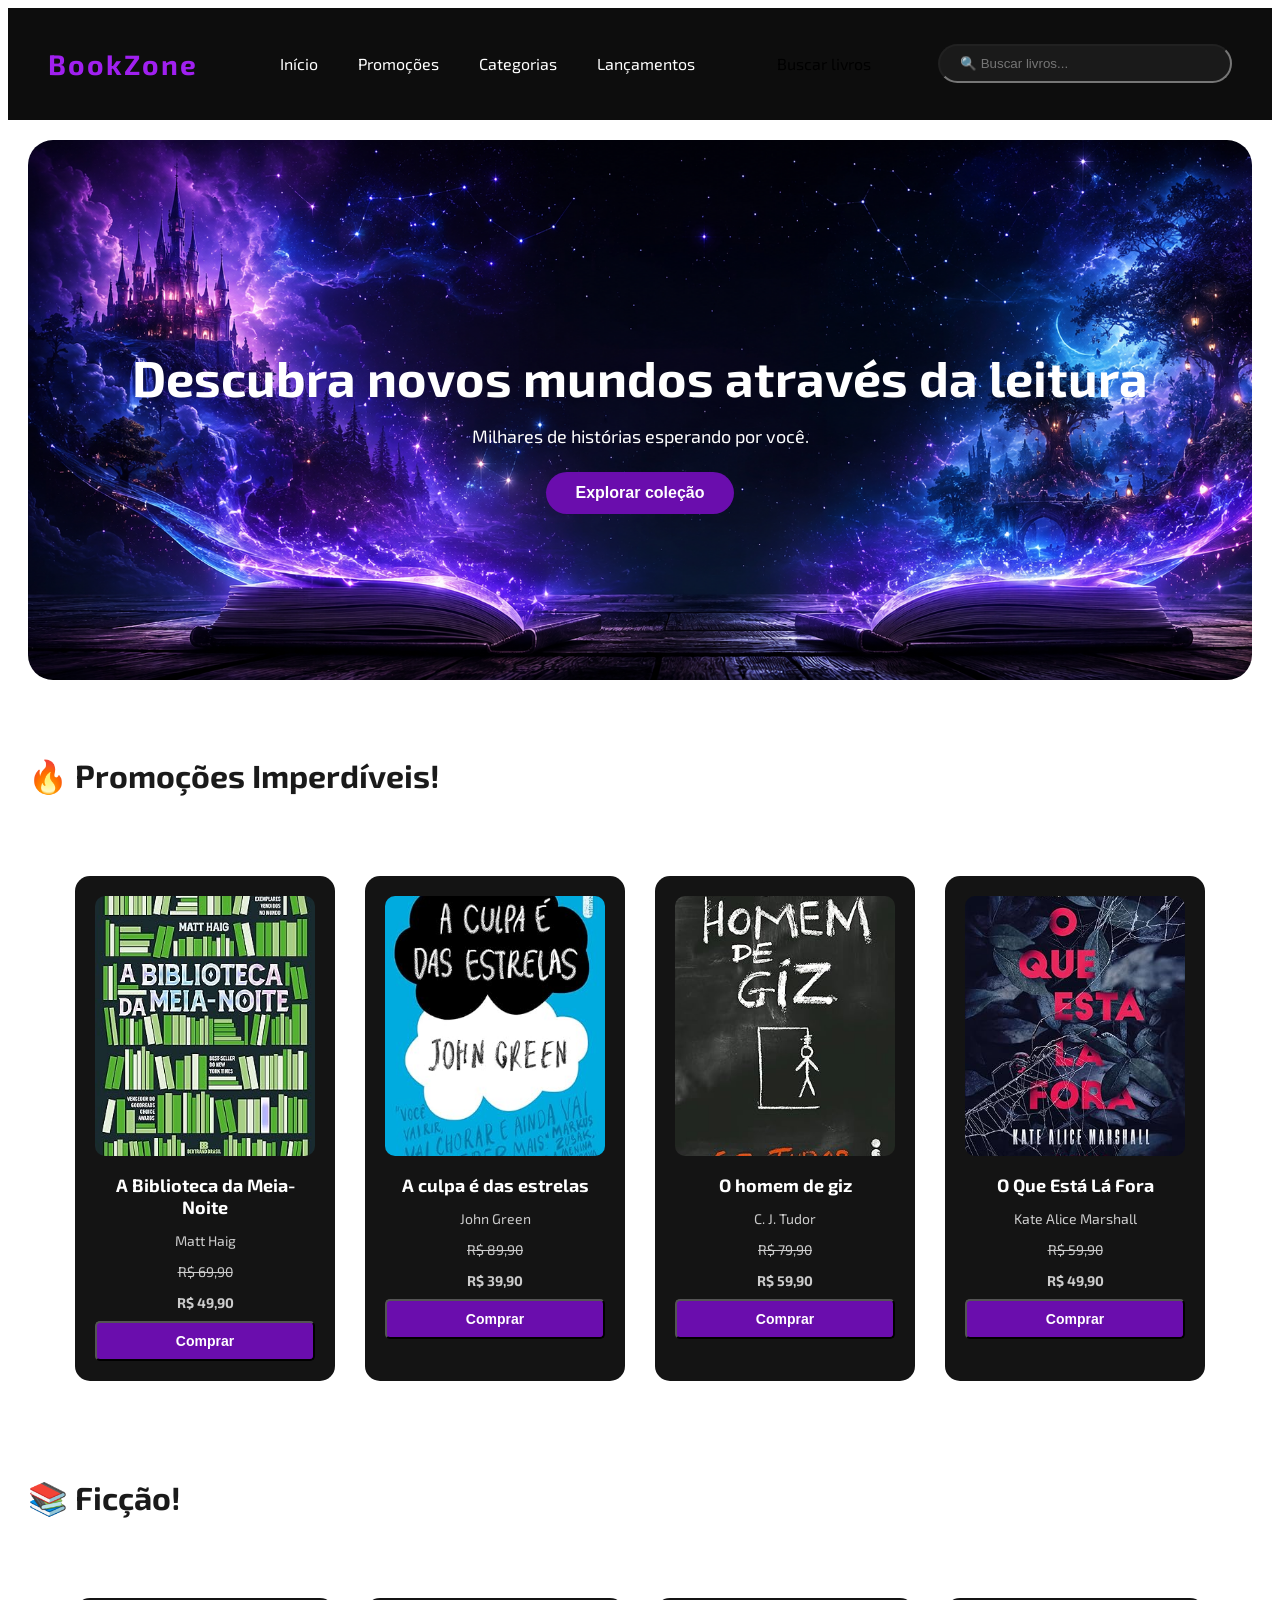
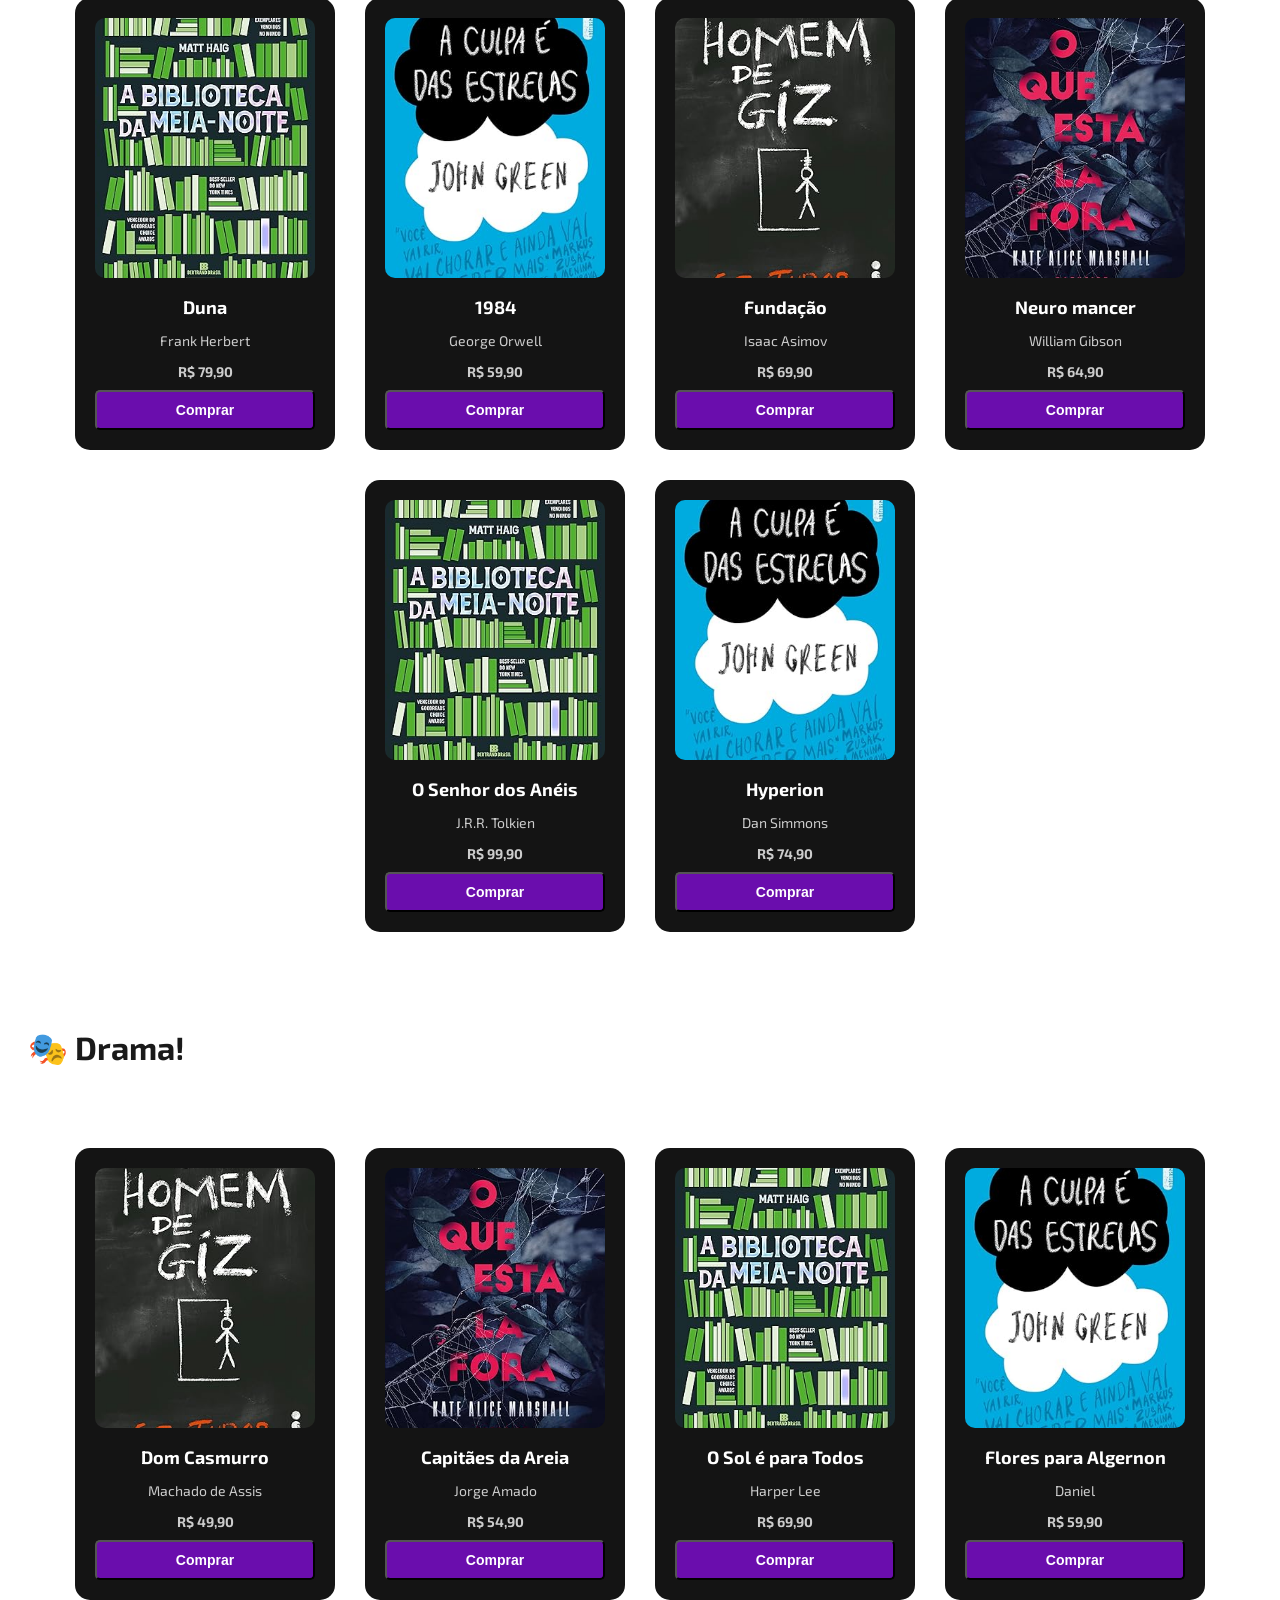
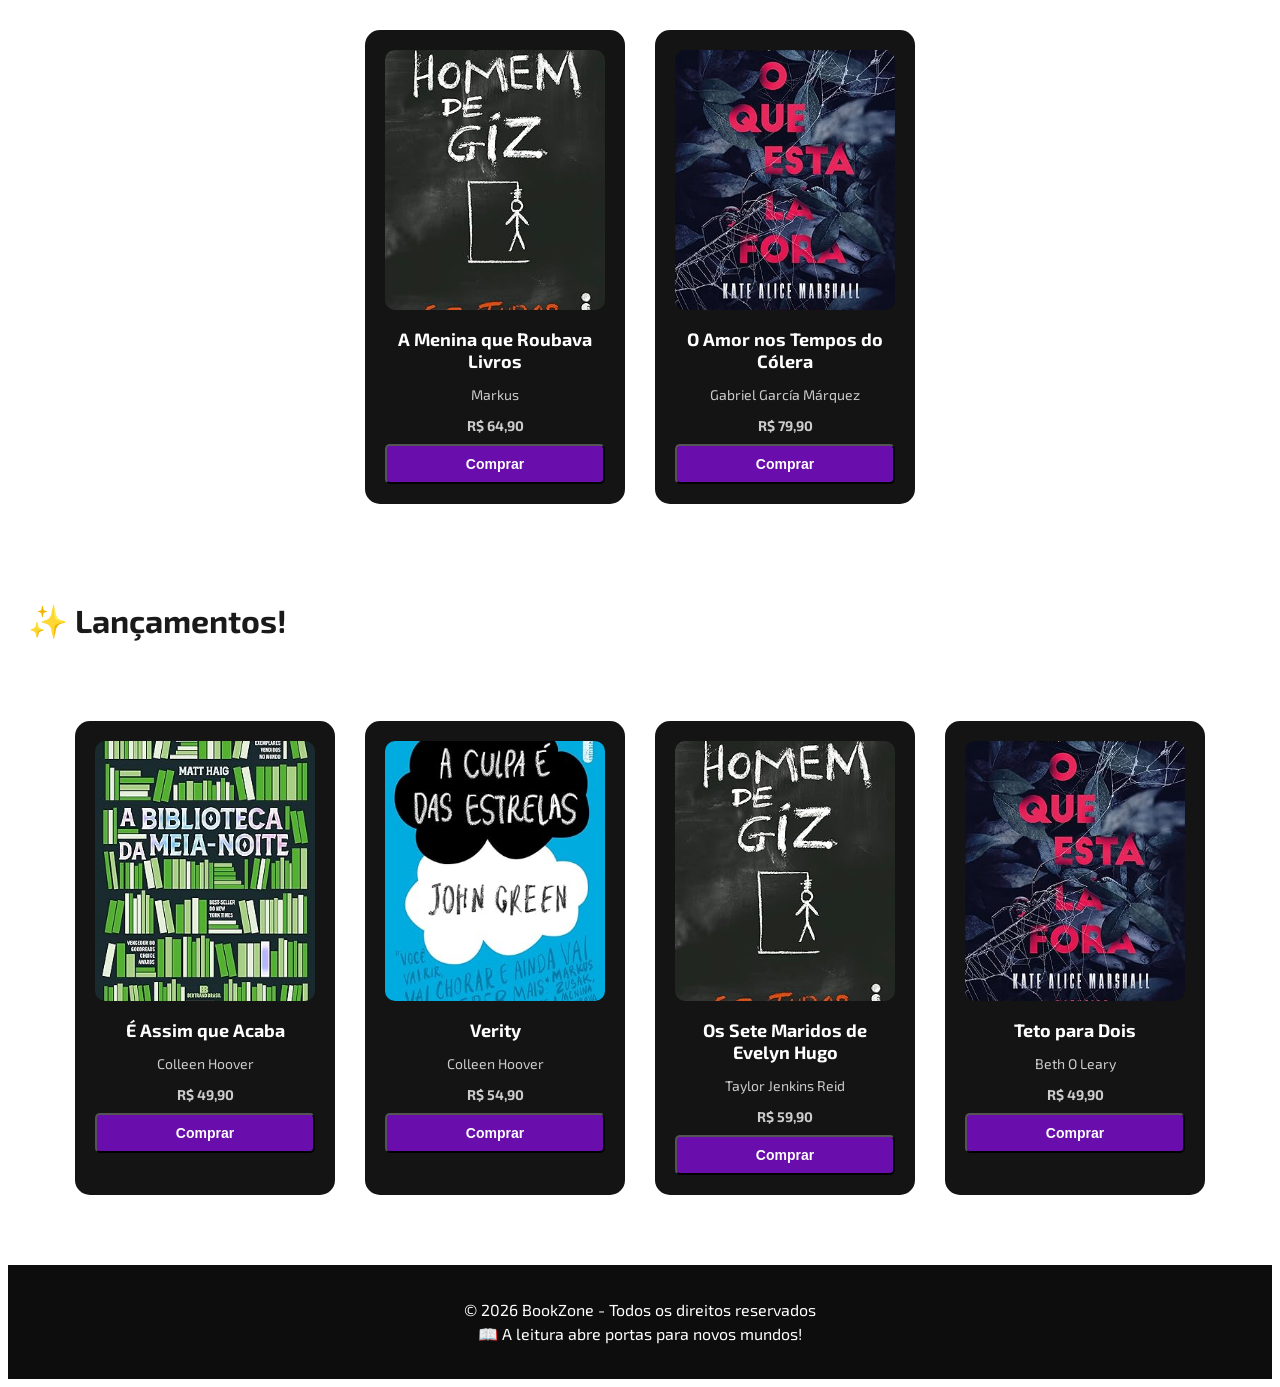
==== commit 60eaa029: "Add files via upload" ====
--- a/site/index.html
+++ b/site/index.html
@@ -17,10 +17,12 @@
         <a href="index.html">Início</a>
         <a href="#promoções">Promoções</a>
         <a href="#categorias">Categorias</a>
-        <a href="#lancamentos">Lançamentos</a>
+        <a href="#lançamentos">Lançamentos</a>
     </nav>
 
-    <input type="text" placeholder="🔍 Buscar livros...">
+    <label for="buscar">Buscar livros</label>
+    <input type="text" id="buscar" placeholder="🔍 Buscar livros...">
+
 </header>
 
 <main>
@@ -80,7 +82,7 @@
         <h2 class="titulo-secao">📚 Ficção!</h2>
     </section>
 
-    <section class="livroscat">
+    <section class="livros">
         <div class="card">
             <img src="images/livro1.jpg" alt="Capa do livro Duna">
             <h3>Duna</h3>
@@ -106,8 +108,8 @@
         </div>
 
         <div class="card">
-            <img src="images/livro4.jpg" alt="Capa do livro Neuromancer">
-            <h3>Neuromancer</h3>
+            <img src="images/livro4.jpg" alt="Capa do livro Neuro mancer">
+            <h3>Neuro mancer</h3>
             <p>William Gibson</p>
             <p class="preco">R$ 64,90</p>
             <button>Comprar</button>
@@ -135,7 +137,7 @@
         <h2 class="titulo-secao">🎭 Drama!</h2>
     </section>
 
-    <section class="livroscat">
+    <section class="livros">
         <div class="card">
             <img src="images/livro3.jpg" alt="Capa do livro Dom Casmurro">
             <h3>Dom Casmurro</h3>
@@ -163,7 +165,7 @@
         <div class="card">
             <img src="images/livro2.jpg" alt="Capa do livro Flores para Algernon">
             <h3>Flores para Algernon</h3>
-            <p>Daniel Keyes</p>
+            <p>Daniel </p>
             <p class="preco">R$ 59,90</p>
             <button>Comprar</button>
         </div>
@@ -171,7 +173,7 @@
         <div class="card">
             <img src="images/livro3.jpg" alt="Capa do livro A Menina que Roubava Livros">
             <h3>A Menina que Roubava Livros</h3>
-            <p>Markus Zusak</p>
+            <p>Markus</p>
             <p class="preco">R$ 64,90</p>
             <button>Comprar</button>
         </div>
@@ -186,11 +188,11 @@
     </section>
 
     <!-- LANÇAMENTOS -->
-    <section id="lancamentos" class="secao">
+    <section id="lançamentos" class="secao">
         <h2 class="titulo-secao">✨ Lançamentos!</h2>
     </section>
 
-    <section class="livroscat">
+    <section class="livros">
         <div class="card">
             <img src="images/livro1.jpg" alt="Capa do livro É Assim que Acaba">
             <h3>É Assim que Acaba</h3>
@@ -218,7 +220,7 @@
         <div class="card">
             <img src="images/livro4.jpg" alt="Capa do livro Teto para Dois">
             <h3>Teto para Dois</h3>
-            <p>Beth O'Leary</p>
+            <p>Beth O Leary</p>
             <p class="preco">R$ 49,90</p>
             <button>Comprar</button>
         </div>
@@ -231,4 +233,7 @@
 </footer>
 
 </body>
+
+<script src="js/index.js"></script>
+
 </html>
--- a/site/css/index.css
+++ b/site/css/index.css
@@ -1,308 +1,231 @@
-/*------------------------------------------- RESET -------------------------------------------*/
-* {
-    margin: 0;                      /* remove margem padrão de todos os elementos */
-    padding: 0;                     /* remove espaçamento interno padrão */
-    box-sizing: border-box;         /* faz largura/altura incluírem bordas e padding */
-}
 
 /*------------------------------------------- FUNDO -------------------------------------------*/
 body {
-    font-family: 'Exo 2', sans-serif;    /* define a fonte do site */
-    background: linear-gradient(135deg, #f5f0e8 0%, #e8e0d5 100%);   /* fundo gradiente suave (évita área branca) */
-    min-height: 100vh;                   /* garante que o fundo cubra a tela toda */
+    font-family: 'Exo 2', sans-serif;
+    min-height: 100vh;
 }
 
 /*------------------------------------------- CABEÇALHO -------------------------------------------*/
 header {
-    display: flex;                                /* coloca logo, menu e busca na mesma linha */
-    justify-content: space-between;              /* espaça os itens (um no início, um no meio, um no fim) */
-    align-items: center;                        /* alinha tudo verticalmente no centro */
-    background: #0d0d0d;                       /* fundo preto do cabeçalho */
-    padding: 20px 40px;                       /* espaçamento interno (20px cima/baixo, 40px laterais) */
-    border-bottom: 1px solid #222;           /* linha fina na parte inferior */
+    display: flex;
+    justify-content: space-between;
+    align-items: center;
+    background: #0d0d0d;
+    padding: 20px 40px;
     flex-wrap: wrap;                        /* permite que os itens quebrem linha em telas pequenas */
-    gap: 15px;                             /* espaçamento entre os itens */
+    gap: 15px;
     position: sticky;                     /* fixa o cabeçalho no topo ao rolar a página */
-    top: 0;                              /* posição no topo */
+    top: 0;
     z-index: 1000;                      /* garante que o cabeçalho fique sobre outros elementos */
 }
 
 h1 {
-    color: white;                             /* cor branca para o texto */
-    font-size: 28px;                         /* tamanho da fonte */
-    letter-spacing: 2px;                    /* espaçamento entre letras */
-    background: linear-gradient(135deg, #fff, #a020f0);   /* gradiente de branco para roxo */
-    -webkit-background-clip: text;        /* aplica o gradiente APENAS no texto (chrome/safari) */
-    background-clip: text;               /* aplica o gradiente apenas no texto */
-    color: transparent;                 /* esconde a cor original para ver o gradiente */
+    color: #a020f0;
+    font-size: 28px;
+    letter-spacing: 2px;
+    background-clip: text;
 }
 
 /*------------------------------------------- NAVEGAÇÃO -------------------------------------------*/
 nav {
-    display: flex;                        /* coloca os links do menu lado a lado */
-    gap: 10px;                           /* espaçamento entre os links */
-    flex-wrap: wrap;                    /* quebra linha em telas pequenas se necessário */
+    display: flex;
+    gap: 10px;
+    flex-wrap: wrap;
 }
 
 nav a {
-    color: white;                            /* cor do texto do link */
-    text-decoration: none;                  /* remove o sublinhado padrão */
-    padding: 8px 15px;                     /* espaçamento interno (8px cima/baixo, 15px laterais) */
-    transition: 0.3s;                     /* tempo da animação de hover */
-    font-weight: 500;                    /* peso da fonte (semi-negrito) */
-    border-radius: 5px;                 /* bordas levemente arredondadas */
+    color: white;
+    text-decoration: none;
+    padding: 8px 15px;
+    transition: 0.3s;
 }
 
 nav a:hover {
-    color: #a020f0;                         /* muda a cor para roxo ao passar o mouse */
-    background: rgba(160, 32, 240, 0.1);   /* fundo roxo bem fraco ao passar o mouse */
-    transform: translateY(-2px);          /* sobe o link 2 pixels ao passar o mouse */
+    color: #a020f0;
 }
 
 /*------------------------------------------- BARRA DE PESQUISA -------------------------------------------*/
+
 input {
-    padding: 10px 20px;                       /* espaçamento interno (10px cima/baixo, 20px laterais) */
-    width: 250px;                            /* largura fixa de 250 pixels */
-    background: #1a1a1a;                    /* fundo cinza escuro */
-    color: white;                          /* texto branco */
-    border: 1px solid #333;               /* borda cinza de 1 pixel */
-    border-radius: 25px;                 /* bordas bem arredondadas (efeito de pílula) */
-    transition: 0.3s;                   /* animação suave ao focar */
-}
-
-input:focus {
-    outline: none;                       /* remove a borda azul padrão ao clicar */
-    border-color: #a020f0;              /* muda a borda para roxo ao clicar */
-    box-shadow: 0 0 5px rgba(160, 32, 240, 0.5);   /* brilho roxo ao redor ao clicar */
+    padding: 10px 20px;
+    width: 250px;
+    background: #1a1a1a;
+    color: white;
+    border-radius: 25px;
 }
 
 /*---------------------------------------------- BANNER ----------------------------------------------------*/
 .banner {
-    display: flex;                          /* ativa o modo flexbox */
-    flex-direction: column;                /* coloca os elementos um embaixo do outro */
-    justify-content: center;              /* centraliza verticalmente */
-    align-items: center;                 /* centraliza horizontalmente */
-    height: 60vh;                       /* altura = 60% da altura da tela */
-    background: linear-gradient(rgba(0, 0, 0, 0.75), rgba(0, 0, 0, 0.75)), url("../images/banner.png");   /* camada escura + imagem de fundo */
-    background-size: cover;                             /* a imagem cobre toda a área */
-    background-position: center;                       /* centraliza a imagem de fundo */
-    color: white;                                     /* texto branco */
-    text-align: center;                              /* texto centralizado */
-    margin: 20px;                                   /* margem externa de 20px */
-    border-radius: 25px;                           /* bordas arredondadas */
-    box-shadow: 0 10px 30px rgba(0, 0, 0, 0.3);   /* sombra suave no banner */
+    display: flex;
+    flex-direction: column;
+    justify-content: center;
+    align-items: center;
+    height: 60vh;
+    background: url("../images/banner.png");
+    background-size: cover;
+    color: white;
+    text-align: center;
+    margin: 20px;
+    border-radius: 25px;
 }
 
 .banner h2 {
-    font-size: 50px;                     /* tamanho grande para o título */
-    margin-bottom: 15px;                /* espaçamento inferior de 15px */
+    font-size: 50px;
+    margin-bottom: 15px;
 }
 
 .banner p {
-    font-size: 18px;                     /* tamanho da fonte do parágrafo */
-    margin-bottom: 25px;                /* espaçamento inferior de 25px */
+    font-size: 18px;
+    margin-bottom: 25px;
 }
 
 .banner button {
-    padding: 12px 30px;                         /* espaçamento interno (12px cima/baixo, 30px laterais) */
-    background: #6a0dad;                       /* fundo roxo escuro */
-    border: none;                             /* remove borda padrão do botão */
-    color: white;                            /* texto branco */
-    cursor: pointer;                        /* cursor vira mãozinha ao passar o mouse */
-    border-radius: 30px;                   /* bordas bem arredondadas */
-    font-size: 16px;                      /* tamanho da fonte */
-    font-weight: bold;                   /* texto em negrito */
-    transition: 0.3s;                   /* tempo da animação de hover */
+    padding: 12px 30px;
+    background: #6a0dad;
+    border: none;
+    color: white;
+    border-radius: 30px;
+    font-size: 16px;
+    font-weight: bold;
+    transition: 0.3s;
 }
 
 .banner button:hover {
     background: #8a2be2;                 /* muda para roxo mais claro ao passar o mouse */
-    transform: scale(1.05);             /* aumenta 5% o tamanho ao passar o mouse */
 }
 
 /*------------------------------------------- TÍTULOS DAS SEÇÕES -------------------------------------------*/
 .secao {
-    margin: 50px 20px 20px 20px;        /* margem: 50px cima, 20px direita, 20px baixo, 20px esquerda */
+    margin: 50px 20px 20px 20px;
 }
 
 .titulo-secao {
-    font-size: 32px;                         /* tamanho da fonte do título */
-    color: #1a1a1a;                         /* cor preta/cinza escuro */
-    position: relative;                    /* permite posicionar elementos filhos (pseudo-elemento) */
-    display: inline-block;                /* faz o título ocupar apenas o espaço do texto */
-    padding-bottom: 10px;                /* espaçamento interno inferior */
-    margin-bottom: 30px;                /* espaçamento externo inferior */
-}
-
-.titulo-secao::after {
-    content: "";                               /* cria um elemento vazio depois do título */
-    position: absolute;                       /* posiciona em relação ao .titulo-secao */
-    bottom: 0;                               /* cola na parte inferior */
-    left: 0;                                /* cola na parte esquerda */
-    width: 60px;                           /* largura de 60px */
-    height: 4px;                          /* altura de 4px (linha fina) */
-    background: linear-gradient(90deg, #6a0dad, #a020f0);   /* gradiente roxo na horizontal */
-    border-radius: 2px;                 /* bordas arredondadas da linha */
+    font-size: 32px;
+    color: #1a1a1a;
+    position: relative;
+    display: inline-block;
+    padding-bottom: 10px;
+    margin-bottom: 30px;
 }
 
 /*------------------------------------------- LIVROS (PROMOÇÕES) -------------------------------------------*/
 .livros {
-    display: flex;                          /* coloca os cards lado a lado */
-    flex-wrap: wrap;                       /* quebra linha se não couberem */
-    justify-content: center;              /* centraliza os cards na horizontal */
-    gap: 30px;                           /* espaçamento de 30px entre os cards */
-    padding: 20px 40px;                 /* espaçamento interno (20px cima/baixo, 40px laterais) */
-}
-
-/*------------------------------------------- CATEGORIAS -------------------------------------------*/
-.livroscat {
-    display: flex;                          /* coloca os cards lado a lado */
-    flex-wrap: wrap;                       /* quebra linha se não couberem */
-    justify-content: flex-start;          /* alinha os cards à esquerda */
-    gap: 30px;                           /* espaçamento de 30px entre os cards */
-    padding: 20px 40px;                 /* espaçamento interno (20px cima/baixo, 40px laterais) */
+    display: flex;
+    flex-wrap: wrap;
+    justify-content: center;
+    gap: 30px;
+    padding: 20px 40px;
 }
 
 /*------------------------------------------- CARDS DOS LIVROS -------------------------------------------*/
 .card {
-    background: linear-gradient(145deg, #1e1e1e, #141414);   /* gradiente escuro para dar profundidade */
-    padding: 20px;                                          /* espaçamento interno de 20px */
-    border-radius: 15px;                                   /* bordas arredondadas */
-    width: 220px;                                         /* largura fixa de 220px */
-    text-align: center;                                  /* texto centralizado */
-    transition: 0.3s;                                   /* animação suave ao passar o mouse */
-    border: 1px solid rgba(160, 32, 240, 0.2);         /* borda roxa bem fraca */
+    background: #141414;
+    padding: 20px;
+    border-radius: 15px;
+    width: 220px;
+    text-align: center;
+    transition: 0.3s;
 }
 
 .card:hover {
     transform: translateY(-10px);                        /* sobe o card 10px ao passar o mouse */
-    border-color: #a020f0;                              /* borda fica roxa ao passar o mouse */
-    box-shadow: 0 10px 20px rgba(106, 13, 173, 0.3);   /* sombra roxa ao passar o mouse */
 }
 
 .card img {
-    width: 100%;                           /* imagem ocupa 100% da largura do card */
-    height: 260px;                        /* altura fixa de 260px */
-    object-fit: cover;                   /* a imagem se ajusta sem distorcer (corta se necessário) */
-    border-radius: 10px;                /* bordas arredondadas na imagem */
+    width: 100%;
+    height: 260px;
+    object-fit: cover;
+    border-radius: 10px;
 }
 
 .card h3 {
-    color: white;                             /* título em branco */
-    margin: 15px 0 5px;                      /* margem: 15px cima, 0 laterais, 5px baixo */
-    font-size: 18px;                        /* tamanho da fonte */
+    color: white;
+    margin: 15px 0 5px;
+    font-size: 18px;
 }
 
 .card p {
-    color: #ccc;                         /* texto em cinza claro */
-    font-size: 14px;                    /* tamanho da fonte */
+    color: #ccc;
+    font-size: 14px;
 }
 
 /*------------------------------------------- PREÇOS -------------------------------------------*/
 .preco {
-    color: #a020f0;                             /* cor roxa para o preço */
-    font-weight: bold;                         /* texto em negrito */
-    font-size: 22px;                          /* tamanho grande da fonte */
-    margin: 10px 0;                          /* margem 10px cima/baixo, 0 laterais */
+    font-weight: bold;
+    font-size: 22px;
+    margin: 10px 0;
 }
 
 .preco-antigo {
-    color: #888;                          /* cor cinza */
-    text-decoration: line-through;       /* risca o texto (efeito de preço antigo) */
-    font-size: 14px;                    /* tamanho menor da fonte */
+    text-decoration: line-through;       /* risca o texto */
+    font-size: 14px;
 }
 
 /*------------------------------------------- BOTÃO DE COMPRA -------------------------------------------*/
 .card button {
-    padding: 10px;                                /* espaçamento interno de 10px */
-    background: #6a0dad;                         /* fundo roxo escuro */
-    border: none;                               /* remove borda padrão do botão */
-    color: white;                              /* texto branco */
-    cursor: pointer;                          /* cursor vira mãozinha ao passar o mouse */
-    border-radius: 5px;                      /* bordas arredondadas */
-    width: 100%;                            /* ocupa 100% da largura do card */
-    font-size: 14px;                       /* tamanho da fonte */
-    font-weight: bold;                    /* texto em negrito */
-    transition: 0.3s;                    /* animação suave ao passar o mouse */
-    text-align: center;                 /* texto centralizado */
-    margin-top: auto;                  /* empurra o botão para baixo, alinhando todos */
+    padding: 10px;
+    background: #6a0dad;
+    color: white;
+    border-radius: 5px;
+    width: 100%;
+    font-size: 14px;
+    font-weight: bold;
+    transition: 0.3s;
+    text-align: center;
+    margin-top: auto;
 }
 
 .card button:hover {
-    background: #8a2be2;                /* muda para roxo mais claro ao passar o mouse */
+    background: #8a2be2;
 }
 
 /*------------------------------------------- RODAPÉ -------------------------------------------*/
 footer {
-    background: #0d0d0d;                      /* fundo preto */
-    color: white;                            /* texto branco */
-    text-align: center;                     /* texto centralizado */
-    padding: 30px;                         /* espaçamento interno de 30px */
-    margin-top: 50px;                     /* espaçamento superior de 50px */
+    background: #0d0d0d;
+    color: white;
+    text-align: center;
+    padding: 30px;
+    margin-top: 50px;
 }
 
 footer p {
-    margin: 5px 0;                    /* margem 5px cima/baixo, 0 laterais */
-}
-
-/*------------------------------------------- RESPONSIVIDADE (CELULAR/TABLET) -------------------------------------------*/
-@media (max-width: 768px) {                 /* quando a tela for menor que 768px (tablet/celular) */
+    margin: 5px 0;
+}
+
+/*------------------------------------------- (CELULAR/TABLET) -------------------------------------------*/
+
+@media (max-width: 768px) {
     header {
-        flex-direction: column;           /* muda de linha para coluna (empilha os itens) */
-        text-align: center;              /* centraliza o texto */
-        padding: 15px;                  /* reduz o espaçamento interno */
+        flex-direction: column;
+        text-align: center;
+        padding: 15px;
     }
 
     nav {
-        justify-content: center;        /* centraliza os links do menu */
+        justify-content: center;
     }
 
     .banner {
-        height: 50vh;                    /* reduz altura do banner para 50% da tela */
-        margin: 10px;                   /* reduz a margem */
+        height: 50vh;
+        margin: 10px;
     }
 
     .banner h2 {
-        font-size: 28px;                 /* reduz tamanho do título do banner */
-        padding: 0 15px;                /* adiciona espaçamento nas laterais */
-    }
-
-    .livros,
-    .livroscat {
-        justify-content: center;          /* centraliza os cards */
-        padding: 15px;                   /* reduz o espaçamento interno */
-        gap: 20px;                      /* reduz o espaçamento entre cards */
+        font-size: 28px;
+        padding: 0 15px;
     }
 
     .card {
-        width: 160px;                    /* reduz largura do card */
-        padding: 12px;                  /* reduz espaçamento interno */
+        width: 160px;
+        padding: 12px;
     }
 
     .card img {
-        height: 200px;                  /* reduz altura da imagem */
+        height: 200px;
     }
 
     input {
-        width: 90%;                     /* barra de busca ocupa 90% da largura */
-    }
-}
-
-@media (max-width: 480px) {            /* quando a tela for menor que 480px (celular pequeno) */
-    .card {
-        width: 140px;                   /* reduz ainda mais a largura do card */
-    }
-
-    .card h3 {
-        font-size: 14px;                /* reduz tamanho do título */
-    }
-
-    .preco {
-        font-size: 18px;                /* reduz tamanho do preço */
-    }
-}
-
-/*------------------------------------------- SCROLL SUAVE -------------------------------------------*/
-html {
-    scroll-behavior: smooth;            /* faz a rolagem ao clicar em âncoras (#) */
-}+        width: 90%;
+    }
+}
+
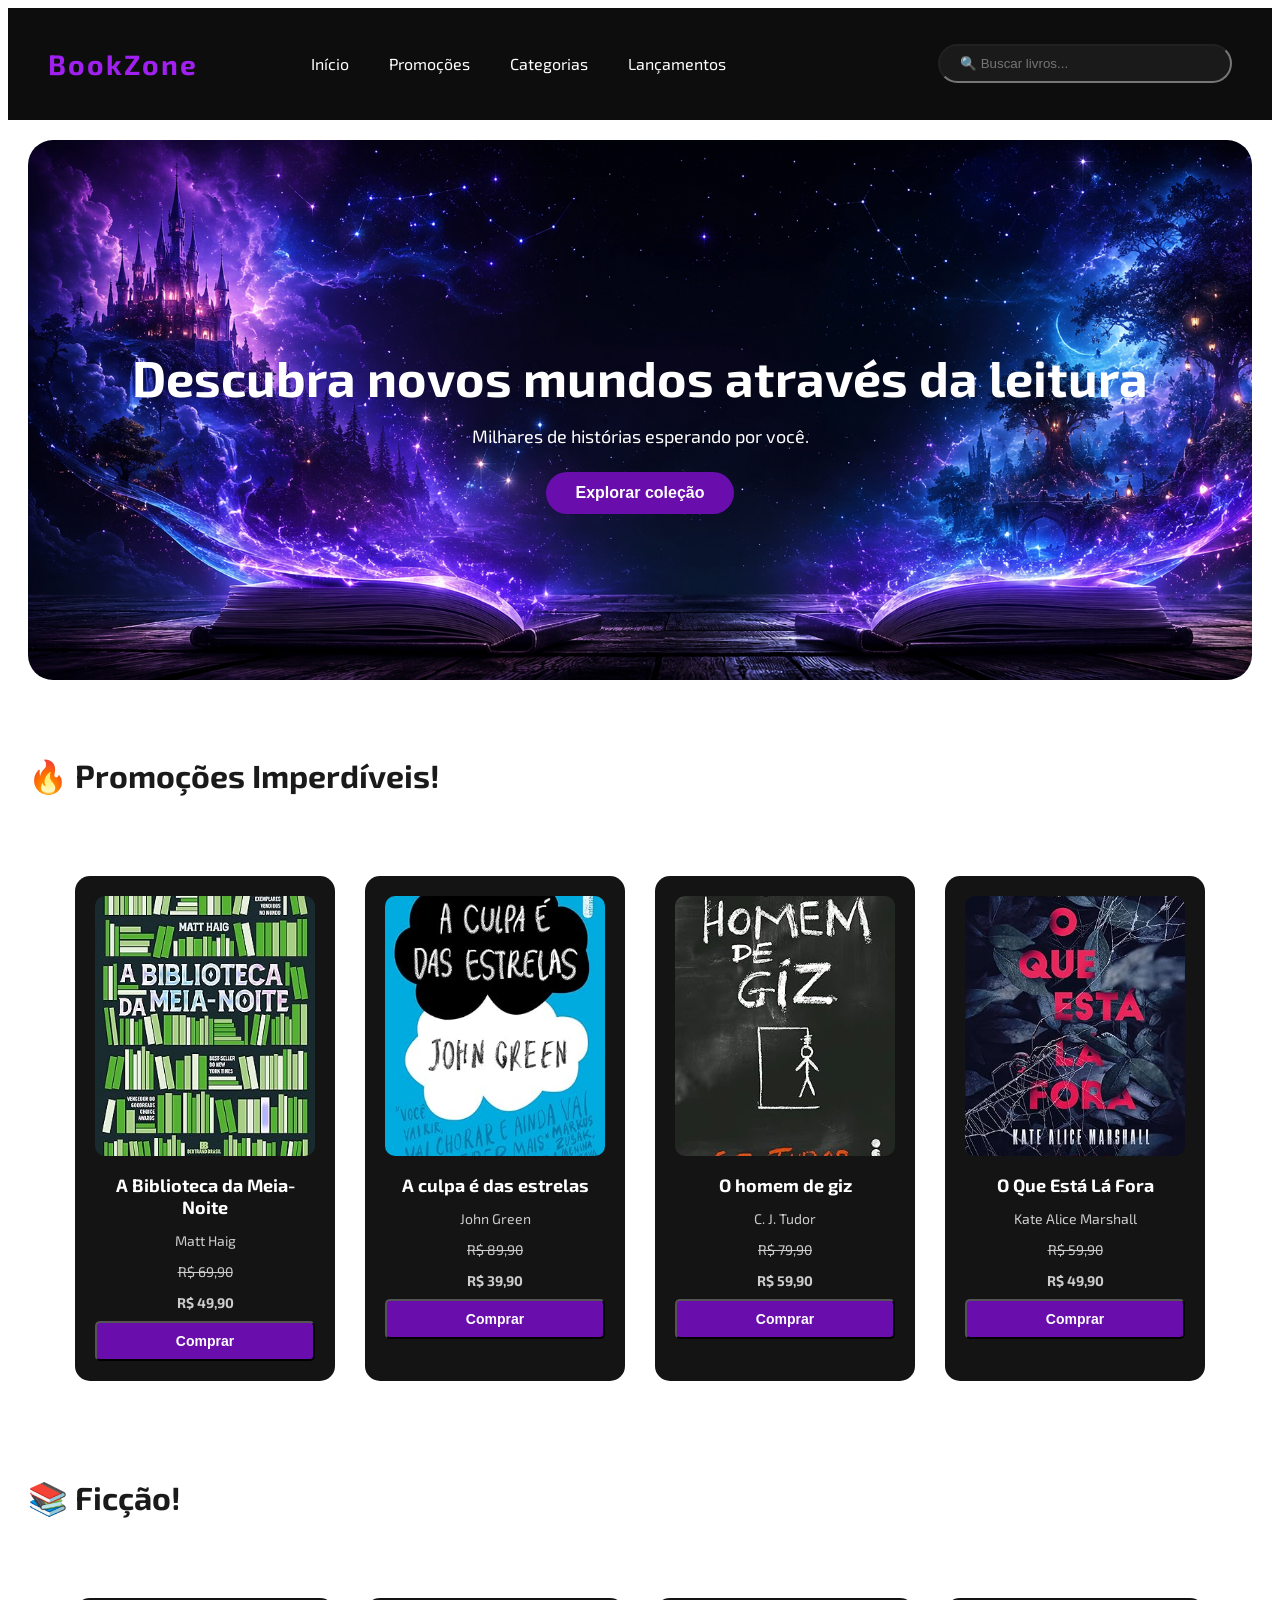
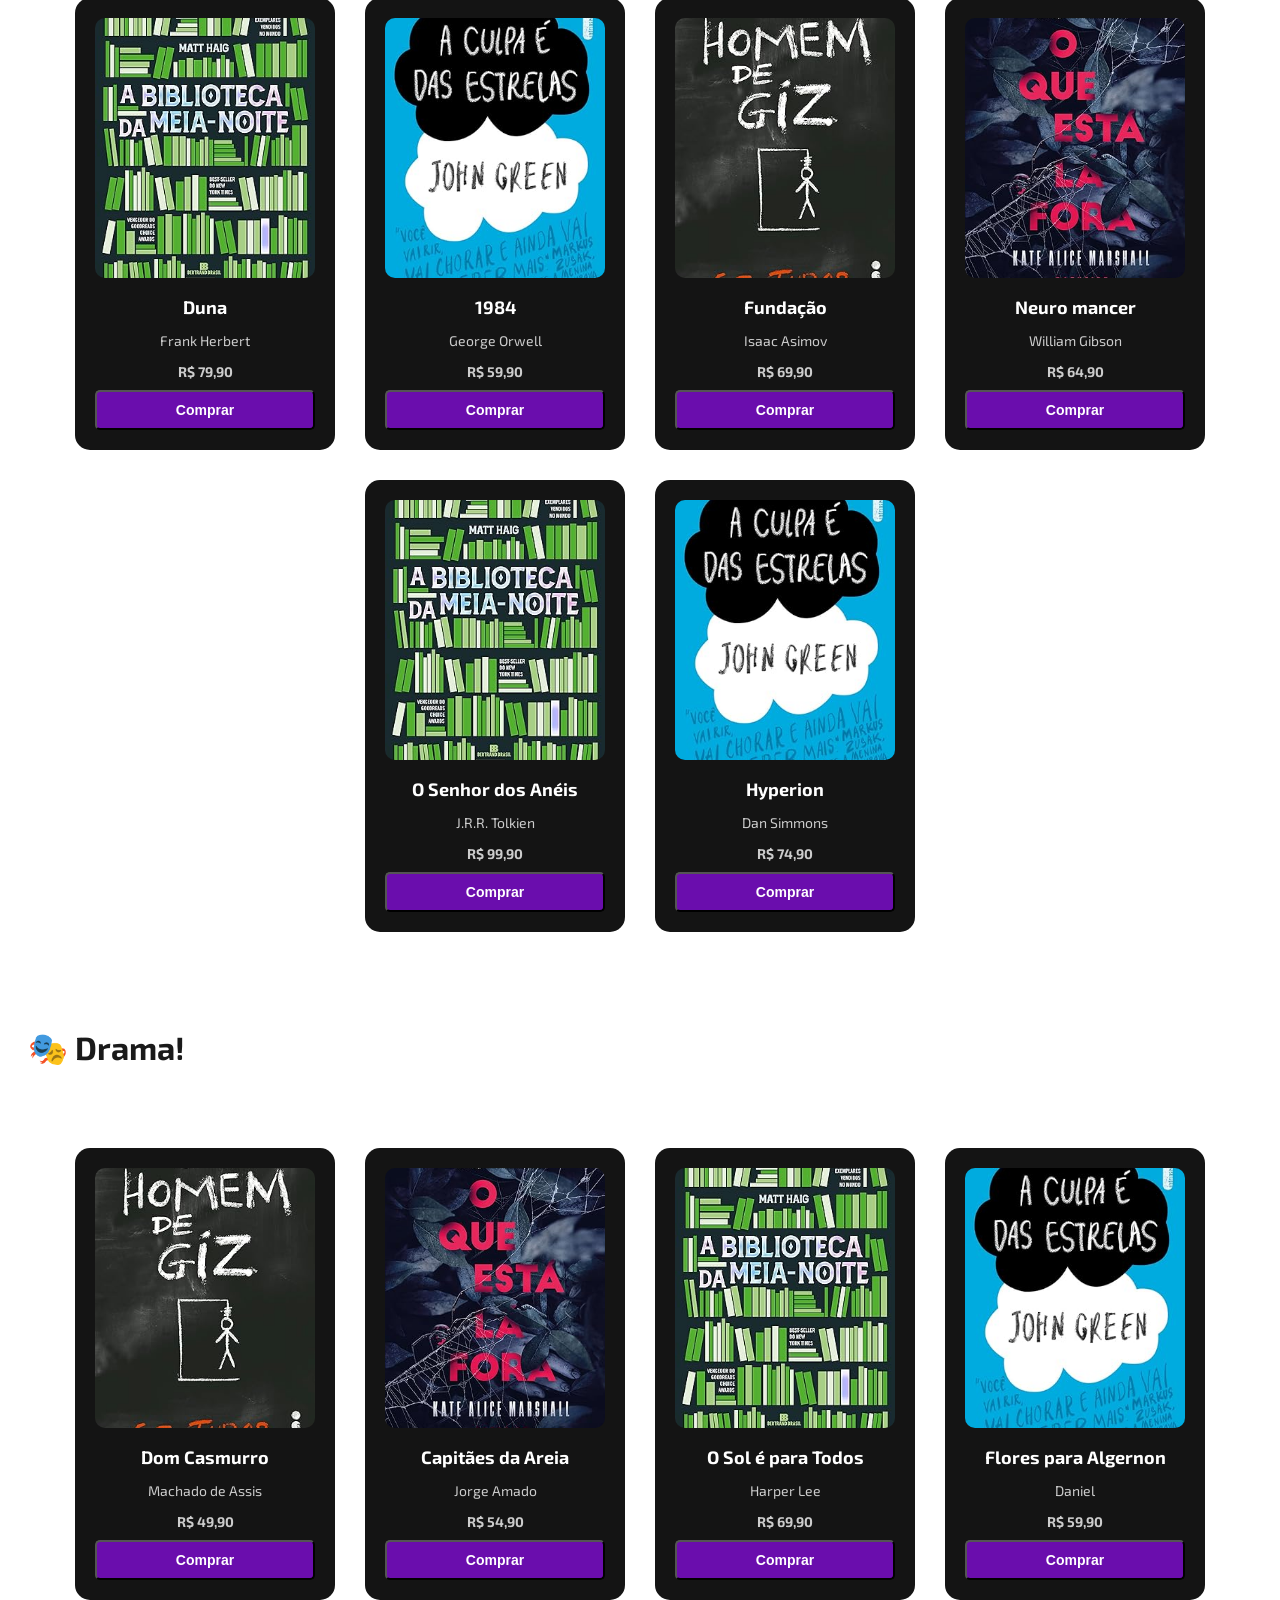
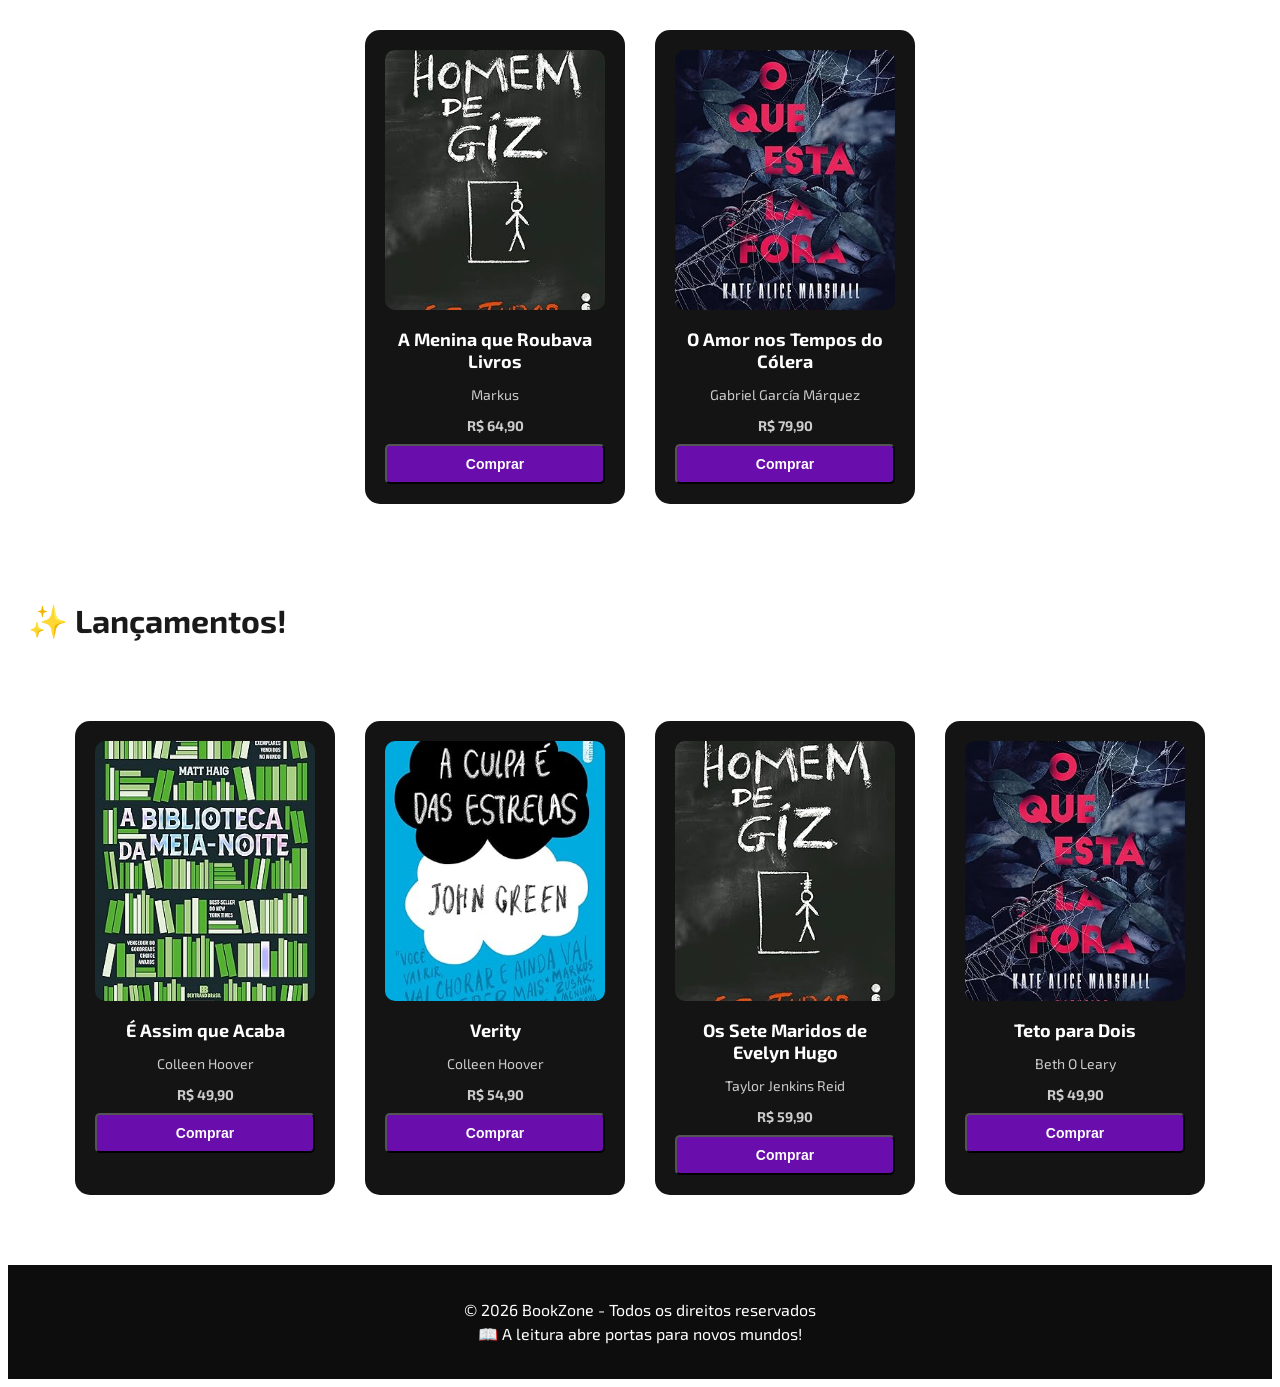
==== commit f1eea3d8: "Add files via upload" ====
--- a/site/index.html
+++ b/site/index.html
@@ -20,7 +20,7 @@
         <a href="#lançamentos">Lançamentos</a>
     </nav>
 
-    <label for="buscar">Buscar livros</label>
+    <label for="buscar"></label>
     <input type="text" id="buscar" placeholder="🔍 Buscar livros...">
 
 </header>
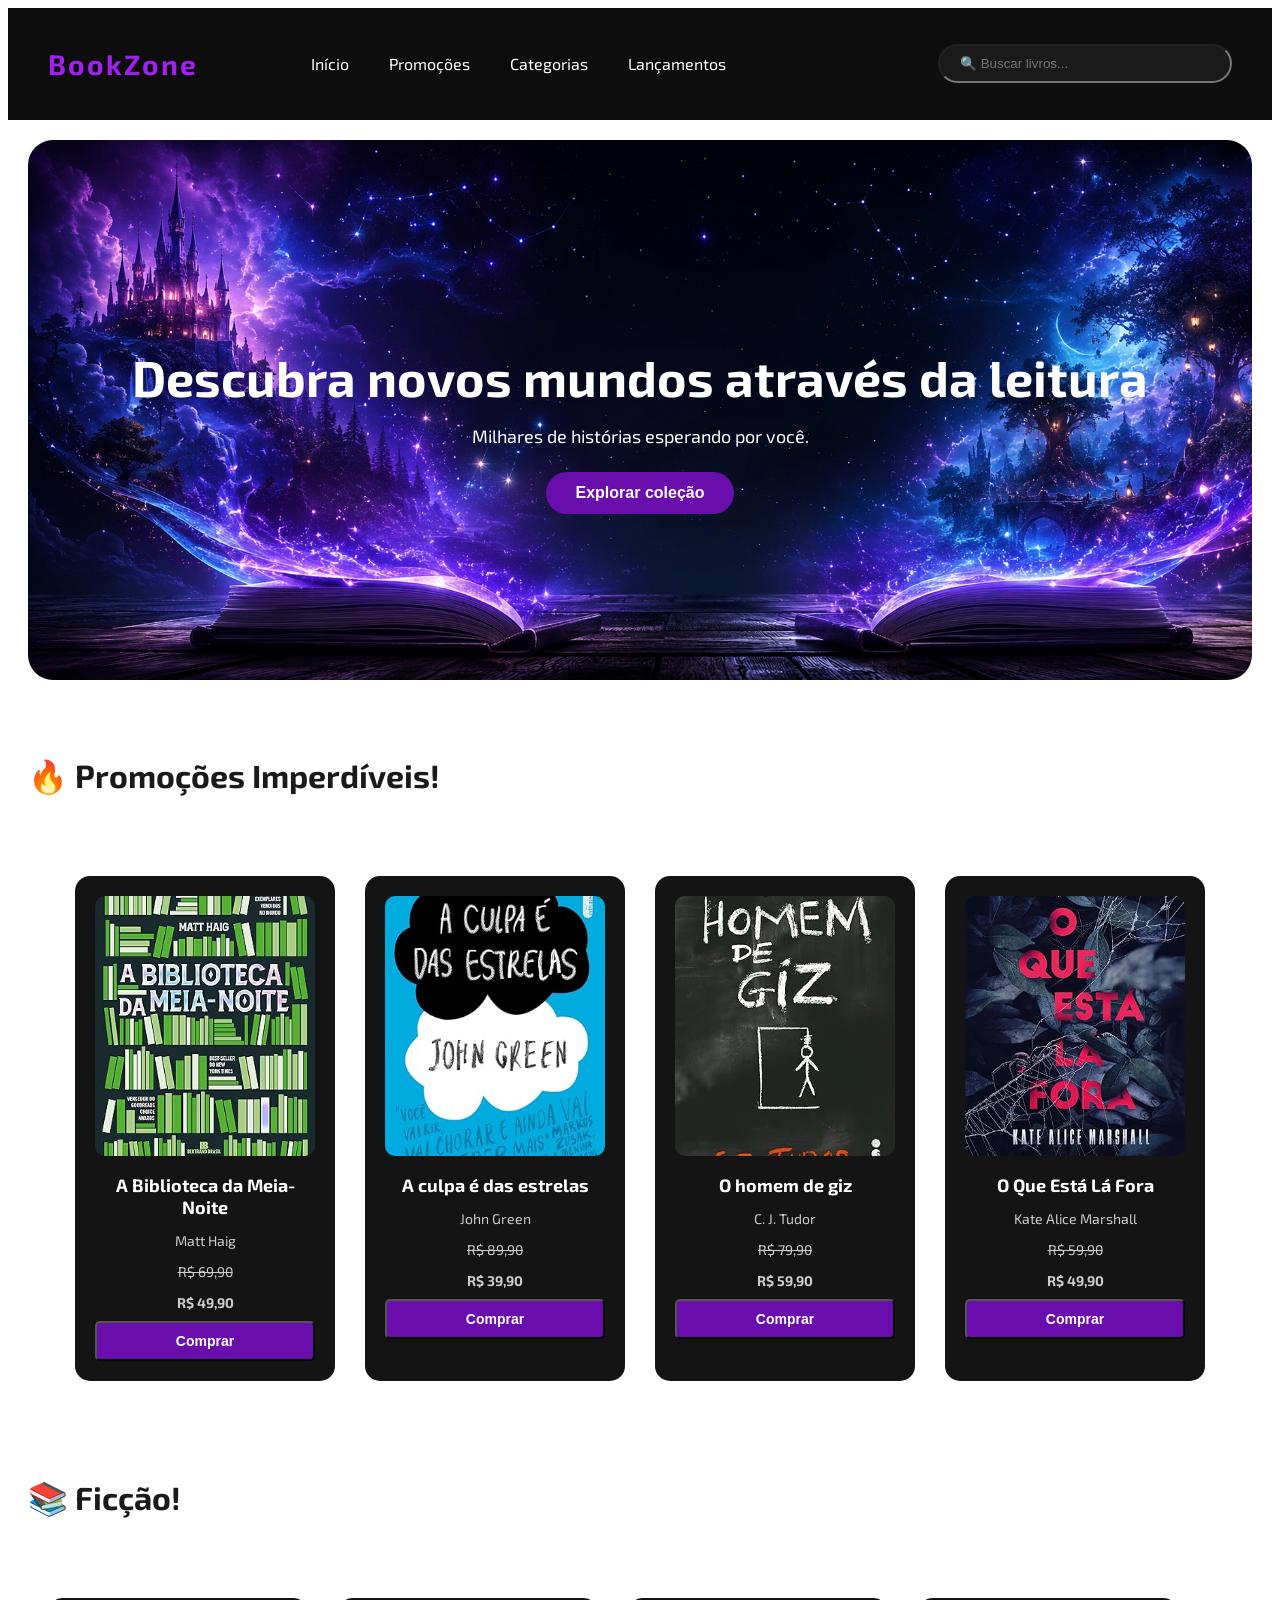
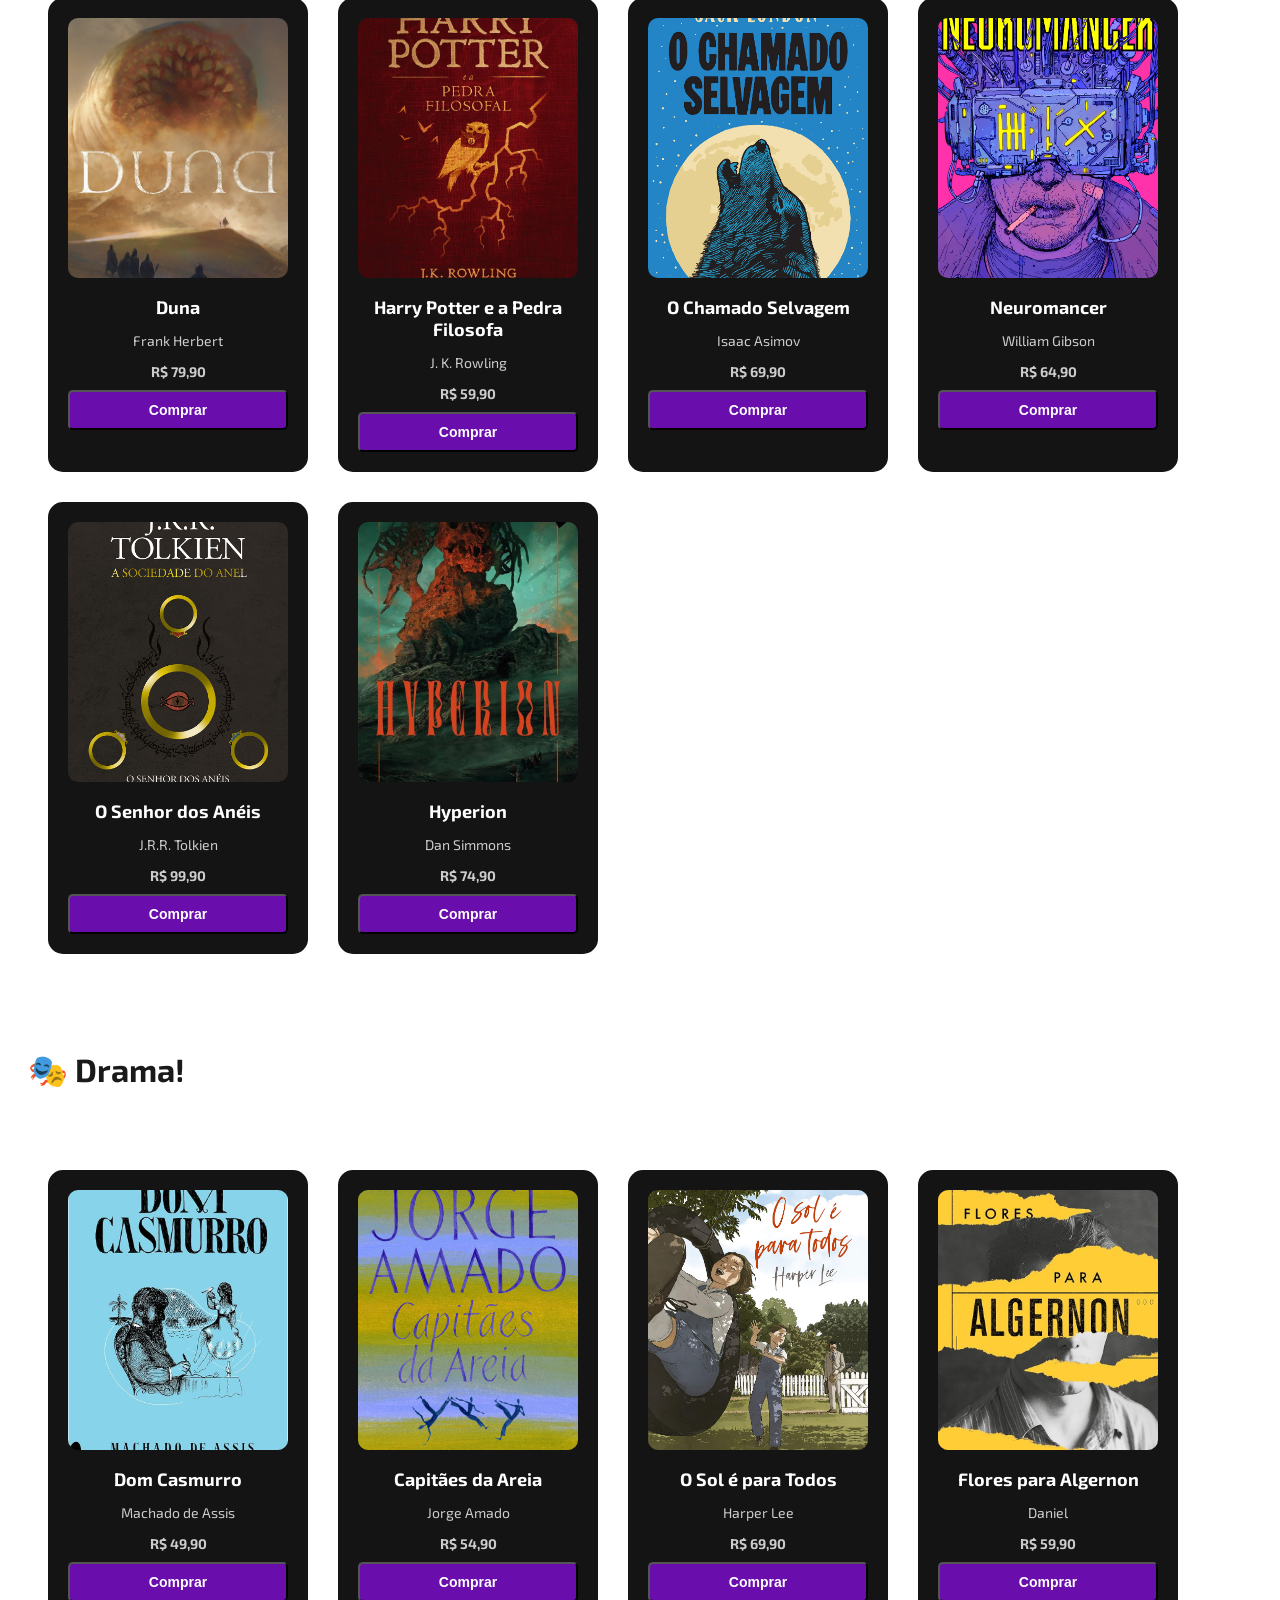
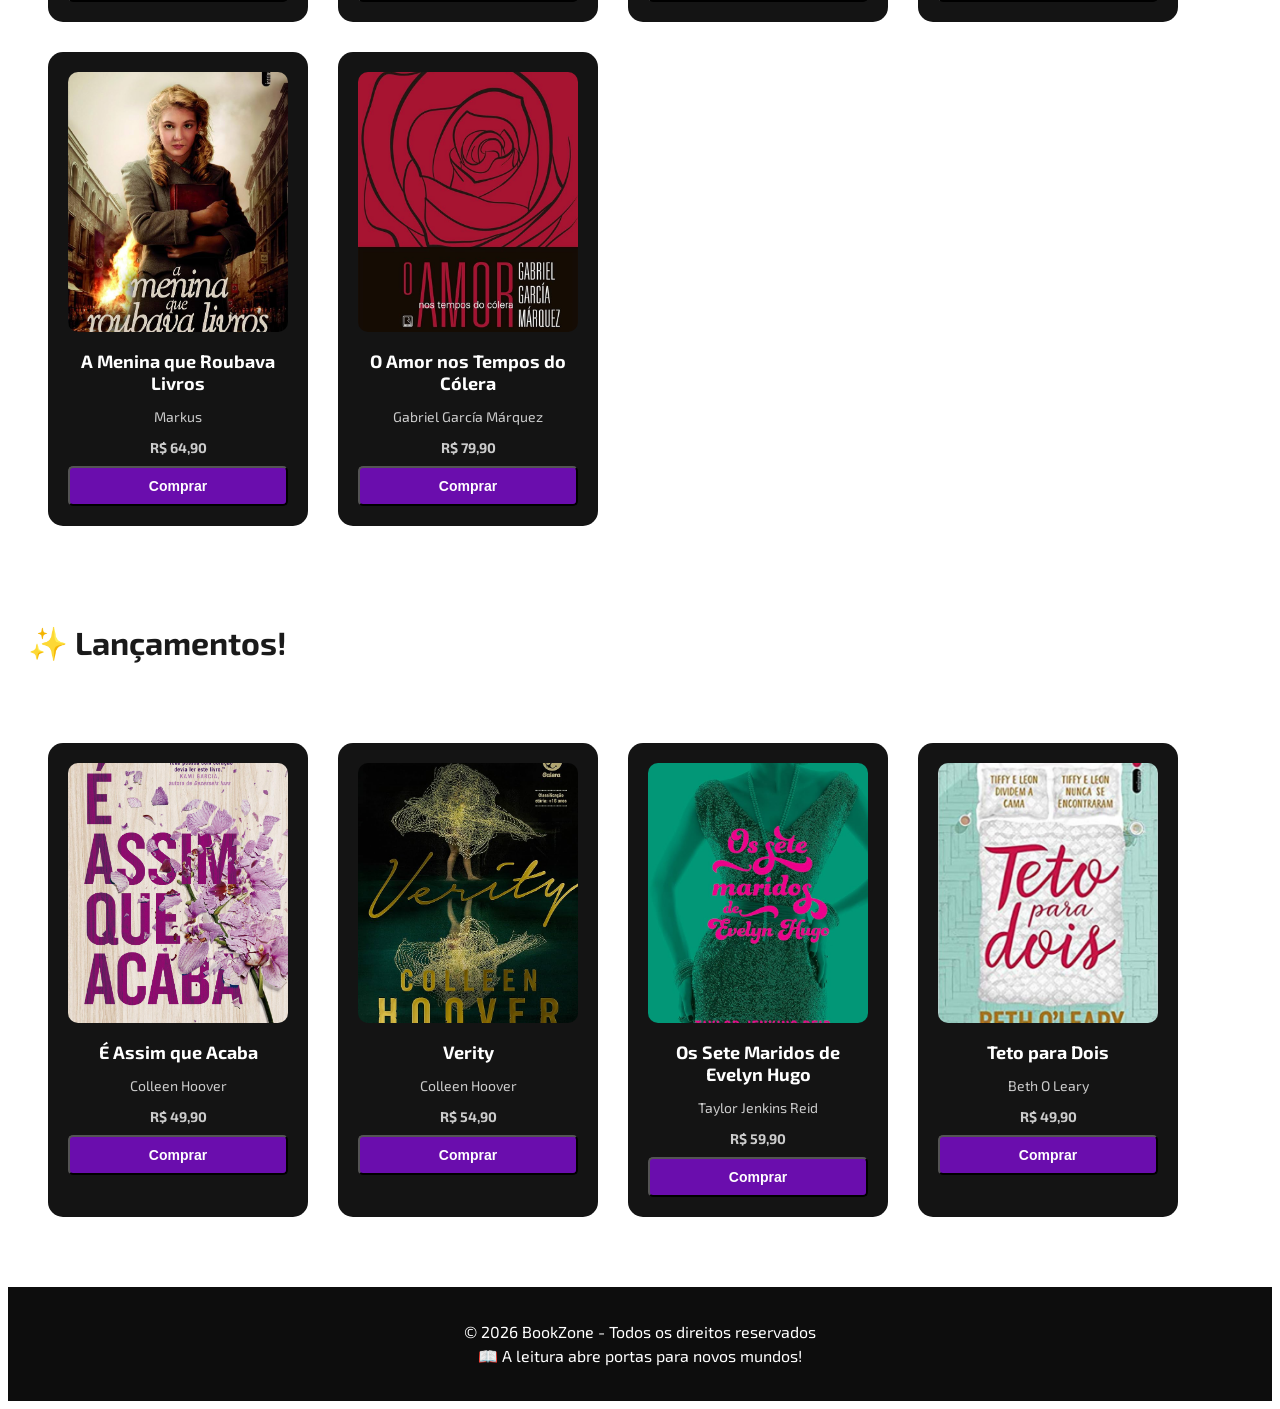
==== commit 7475216c: "Add files via upload" ====
--- a/site/index.html
+++ b/site/index.html
@@ -39,7 +39,7 @@
         <h2 class="titulo-secao">🔥 Promoções Imperdíveis!</h2>
     </section>
 
-    <section class="livros">
+    <section class="livros_promoções">
         <div class="card">
             <img src="images/livro1.jpg" alt="Capa do livro A Biblioteca da Meia-Noite">
             <h3>A Biblioteca da Meia-Noite</h3>
@@ -84,7 +84,7 @@
 
     <section class="livros">
         <div class="card">
-            <img src="images/livro1.jpg" alt="Capa do livro Duna">
+            <img src="images/Duna.jpg" alt="Capa do livro Duna">
             <h3>Duna</h3>
             <p>Frank Herbert</p>
             <p class="preco">R$ 79,90</p>
@@ -92,31 +92,31 @@
         </div>
 
         <div class="card">
-            <img src="images/livro2.jpg" alt="Capa do livro 1984">
-            <h3>1984</h3>
-            <p>George Orwell</p>
-            <p class="preco">R$ 59,90</p>
-            <button>Comprar</button>
-        </div>
-
-        <div class="card">
-            <img src="images/livro3.jpg" alt="Capa do livro Fundação">
-            <h3>Fundação</h3>
+            <img src="images/harry potter e a pedra filosofal.jpg" alt="Capa do livro harry potter e a pedra filosofa">
+            <h3>Harry Potter e a Pedra Filosofa</h3>
+            <p>J. K. Rowling</p>
+            <p class="preco">R$ 59,90</p>
+            <button>Comprar</button>
+        </div>
+
+        <div class="card">
+            <img src="images/O chamado selvagem.jpg" alt="Capa do livro O chamado selvagem">
+            <h3>O Chamado Selvagem</h3>
             <p>Isaac Asimov</p>
             <p class="preco">R$ 69,90</p>
             <button>Comprar</button>
         </div>
 
         <div class="card">
-            <img src="images/livro4.jpg" alt="Capa do livro Neuro mancer">
-            <h3>Neuro mancer</h3>
+            <img src="images/Neuromancer.jpg" alt="Capa do livro Neuromancer">
+            <h3>Neuromancer</h3>
             <p>William Gibson</p>
             <p class="preco">R$ 64,90</p>
             <button>Comprar</button>
         </div>
 
         <div class="card">
-            <img src="images/livro1.jpg" alt="Capa do livro O Senhor dos Anéis">
+            <img src="images/O Senhor dos Anéis.jpg" alt="Capa do livro O Senhor dos Anéis">
             <h3>O Senhor dos Anéis</h3>
             <p>J.R.R. Tolkien</p>
             <p class="preco">R$ 99,90</p>
@@ -124,7 +124,7 @@
         </div>
 
         <div class="card">
-            <img src="images/livro2.jpg" alt="Capa do livro Hyperion">
+            <img src="images/Hyperion.jpg" alt="Capa do livro Hyperion">
             <h3>Hyperion</h3>
             <p>Dan Simmons</p>
             <p class="preco">R$ 74,90</p>
@@ -139,7 +139,7 @@
 
     <section class="livros">
         <div class="card">
-            <img src="images/livro3.jpg" alt="Capa do livro Dom Casmurro">
+            <img src="images/Dom Casmurro.jpg" alt="Capa do livro Dom Casmurro">
             <h3>Dom Casmurro</h3>
             <p>Machado de Assis</p>
             <p class="preco">R$ 49,90</p>
@@ -147,7 +147,7 @@
         </div>
 
         <div class="card">
-            <img src="images/livro4.jpg" alt="Capa do livro Capitães da Areia">
+            <img src="images/Capitães da Areia.jpg" alt="Capa do livro Capitães da Areia">
             <h3>Capitães da Areia</h3>
             <p>Jorge Amado</p>
             <p class="preco">R$ 54,90</p>
@@ -155,7 +155,7 @@
         </div>
 
         <div class="card">
-            <img src="images/livro1.jpg" alt="Capa do livro O Sol é para Todos">
+            <img src="images/O Sol é para Todos.jpg" alt="Capa do livro O Sol é para Todos">
             <h3>O Sol é para Todos</h3>
             <p>Harper Lee</p>
             <p class="preco">R$ 69,90</p>
@@ -163,7 +163,7 @@
         </div>
 
         <div class="card">
-            <img src="images/livro2.jpg" alt="Capa do livro Flores para Algernon">
+            <img src="images/Flores para Algernon.jpg" alt="Capa do livro Flores para Algernon">
             <h3>Flores para Algernon</h3>
             <p>Daniel </p>
             <p class="preco">R$ 59,90</p>
@@ -171,7 +171,7 @@
         </div>
 
         <div class="card">
-            <img src="images/livro3.jpg" alt="Capa do livro A Menina que Roubava Livros">
+            <img src="images/A Menina que Roubava Livros.jpg" alt="Capa do livro A Menina que Roubava Livros">
             <h3>A Menina que Roubava Livros</h3>
             <p>Markus</p>
             <p class="preco">R$ 64,90</p>
@@ -179,7 +179,7 @@
         </div>
 
         <div class="card">
-            <img src="images/livro4.jpg" alt="Capa do livro O Amor nos Tempos do Cólera">
+            <img src="images/O Amor nos Tempos do Cólera.jpg" alt="Capa do livro O Amor nos Tempos do Cólera">
             <h3>O Amor nos Tempos do Cólera</h3>
             <p>Gabriel García Márquez</p>
             <p class="preco">R$ 79,90</p>
@@ -194,7 +194,7 @@
 
     <section class="livros">
         <div class="card">
-            <img src="images/livro1.jpg" alt="Capa do livro É Assim que Acaba">
+            <img src="images/É Assim que Acaba.jpg" alt="Capa do livro É Assim que Acaba">
             <h3>É Assim que Acaba</h3>
             <p>Colleen Hoover</p>
             <p class="preco">R$ 49,90</p>
@@ -202,7 +202,7 @@
         </div>
 
         <div class="card">
-            <img src="images/livro2.jpg" alt="Capa do livro Verity">
+            <img src="images/Verity.jpg" alt="Capa do livro Verity">
             <h3>Verity</h3>
             <p>Colleen Hoover</p>
             <p class="preco">R$ 54,90</p>
@@ -210,7 +210,7 @@
         </div>
 
         <div class="card">
-            <img src="images/livro3.jpg" alt="Capa do livro Os Sete Maridos de Evelyn Hugo">
+            <img src="images/Os Sete Maridos de Evelyn Hugo.jpg" alt="Capa do livro Os Sete Maridos de Evelyn Hugo">
             <h3>Os Sete Maridos de Evelyn Hugo</h3>
             <p>Taylor Jenkins Reid</p>
             <p class="preco">R$ 59,90</p>
@@ -218,7 +218,7 @@
         </div>
 
         <div class="card">
-            <img src="images/livro4.jpg" alt="Capa do livro Teto para Dois">
+            <img src="images/Teto para Dois.jpg" alt="Capa do livro Teto para Dois">
             <h3>Teto para Dois</h3>
             <p>Beth O Leary</p>
             <p class="preco">R$ 49,90</p>
--- a/site/css/index.css
+++ b/site/css/index.css
@@ -109,7 +109,7 @@
 }
 
 /*------------------------------------------- LIVROS (PROMOÇÕES) -------------------------------------------*/
-.livros {
+.livros_promoções {
     display: flex;
     flex-wrap: wrap;
     justify-content: center;
@@ -118,6 +118,14 @@
 }
 
 /*------------------------------------------- CARDS DOS LIVROS -------------------------------------------*/
+.livros {
+    display: flex;
+    flex-wrap: wrap;
+    justify-content: flex-start;
+    gap: 30px;
+    padding: 20px 40px;
+}
+
 .card {
     background: #141414;
     padding: 20px;
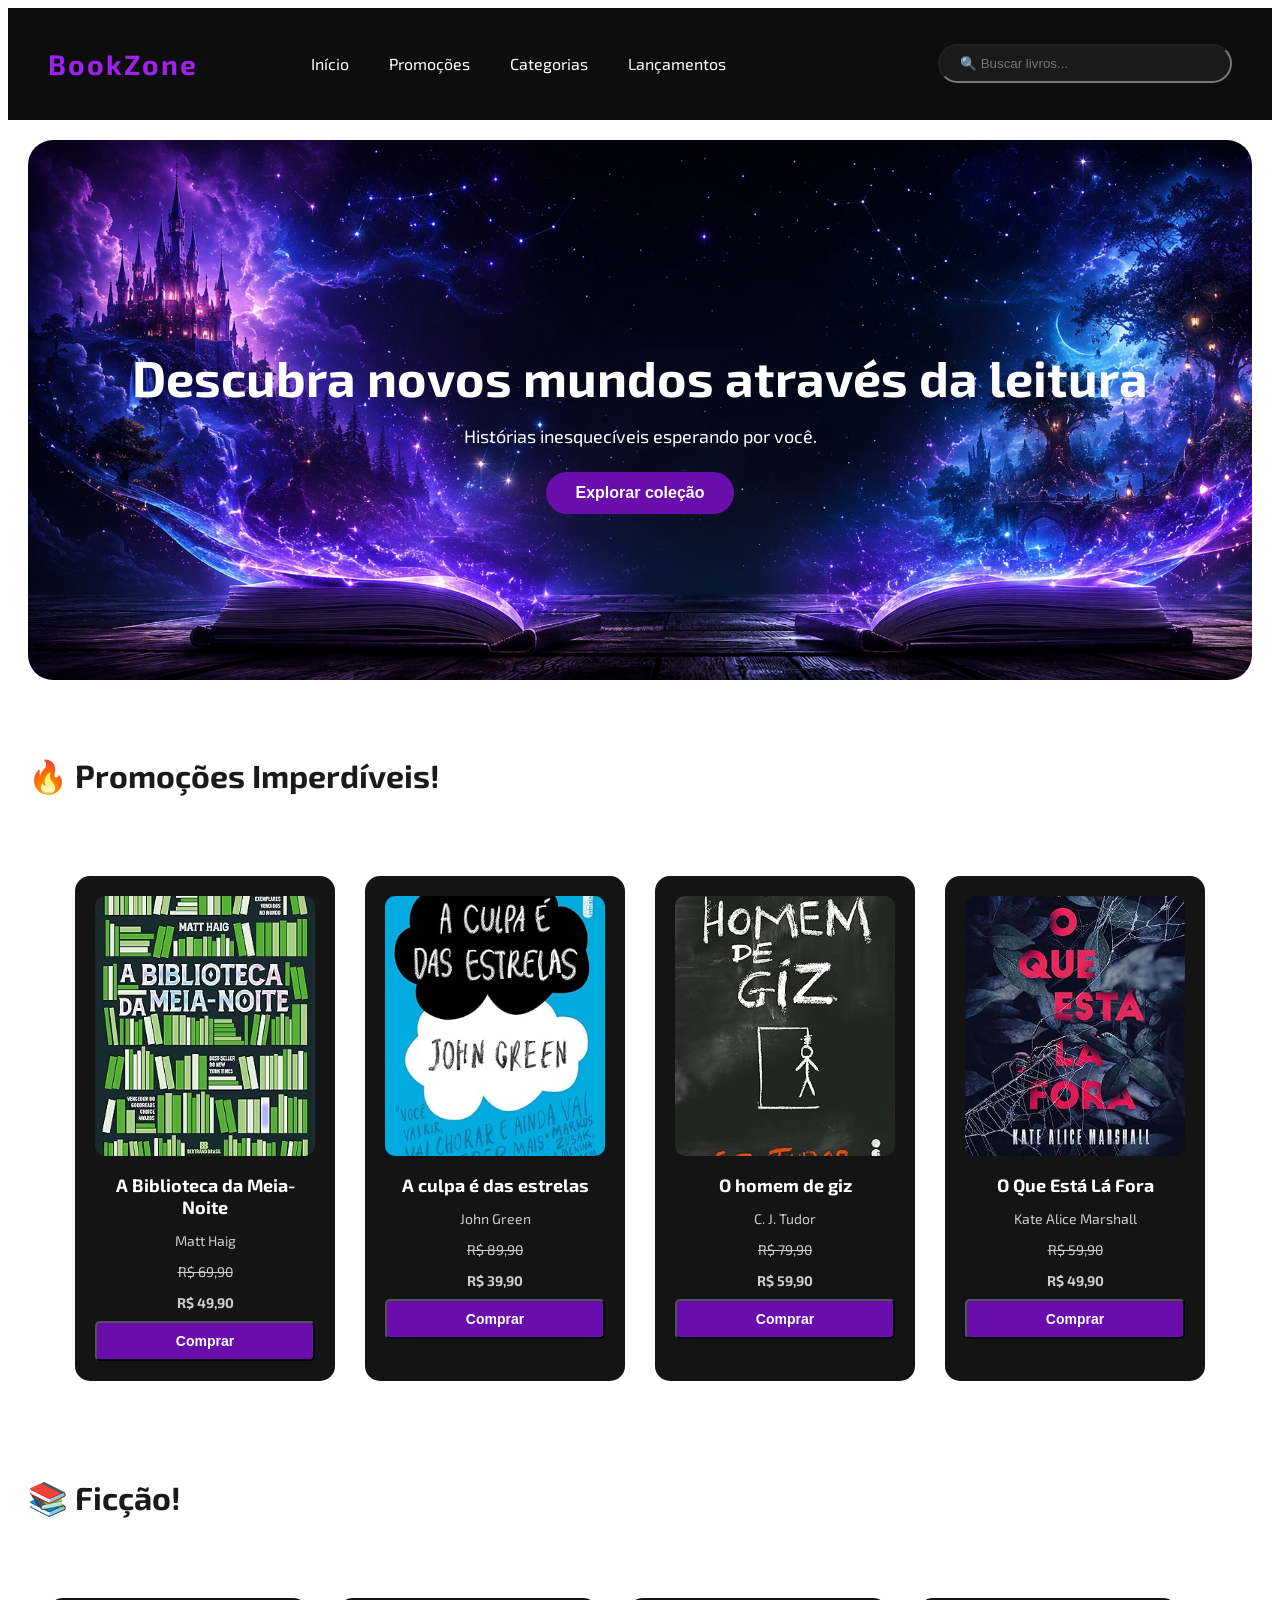
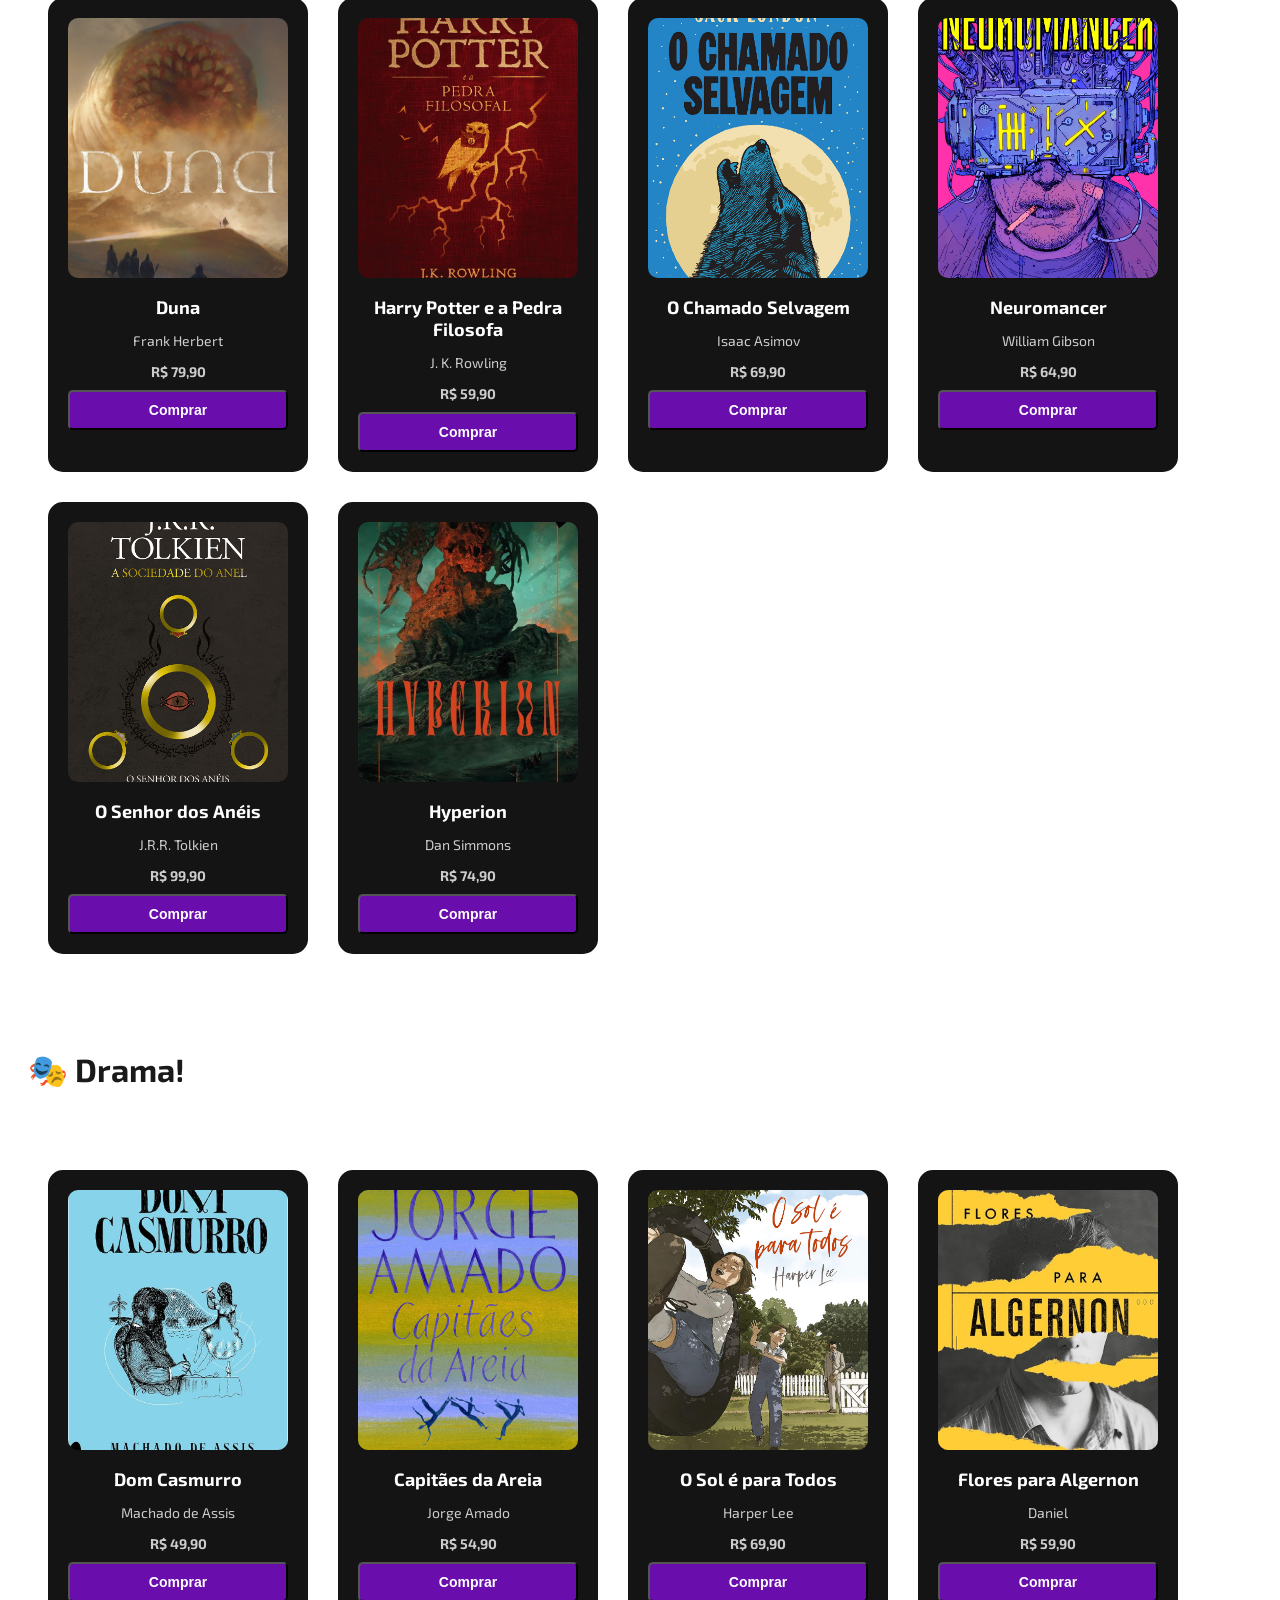
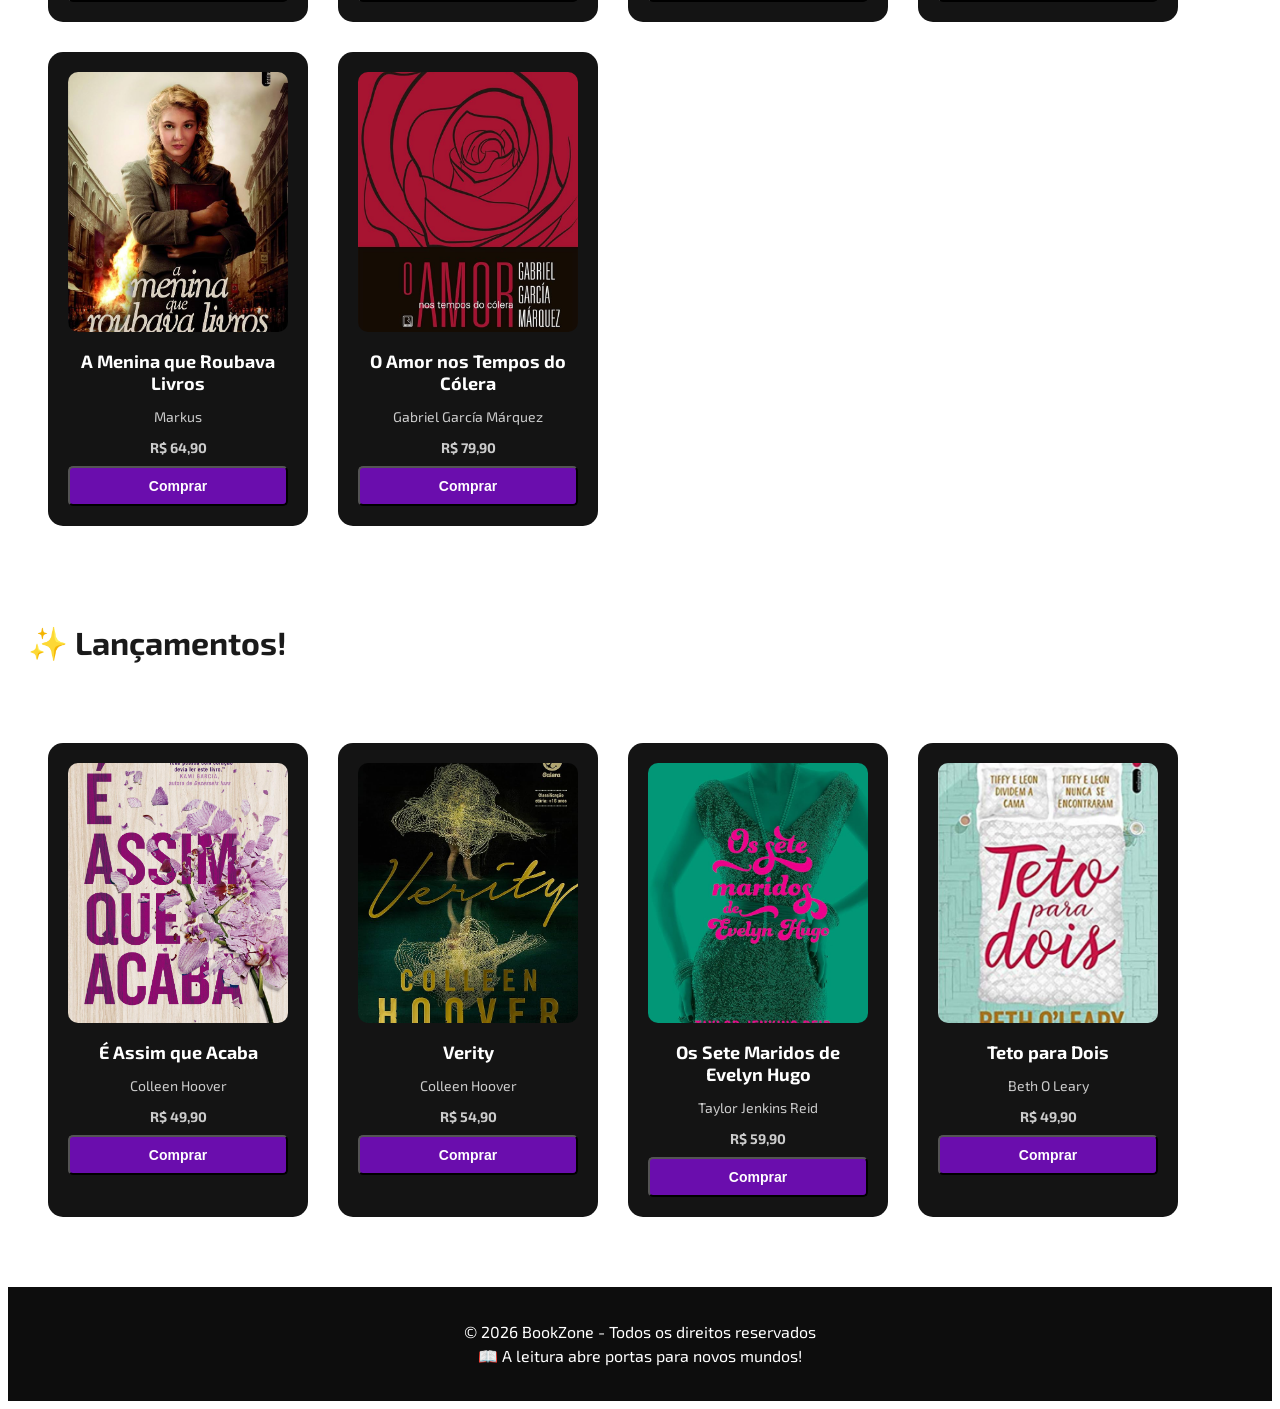
==== commit 0ef70299: "Add files via upload" ====
--- a/site/index.html
+++ b/site/index.html
@@ -29,7 +29,7 @@
     <section class="banner">
         <div class="banner-conteudo">
             <h2>Descubra novos mundos através da leitura</h2>
-            <p>Milhares de histórias esperando por você.</p>
+            <p>Histórias inesquecíveis esperando por você.</p>
             <button>Explorar coleção</button>
         </div>
     </section>
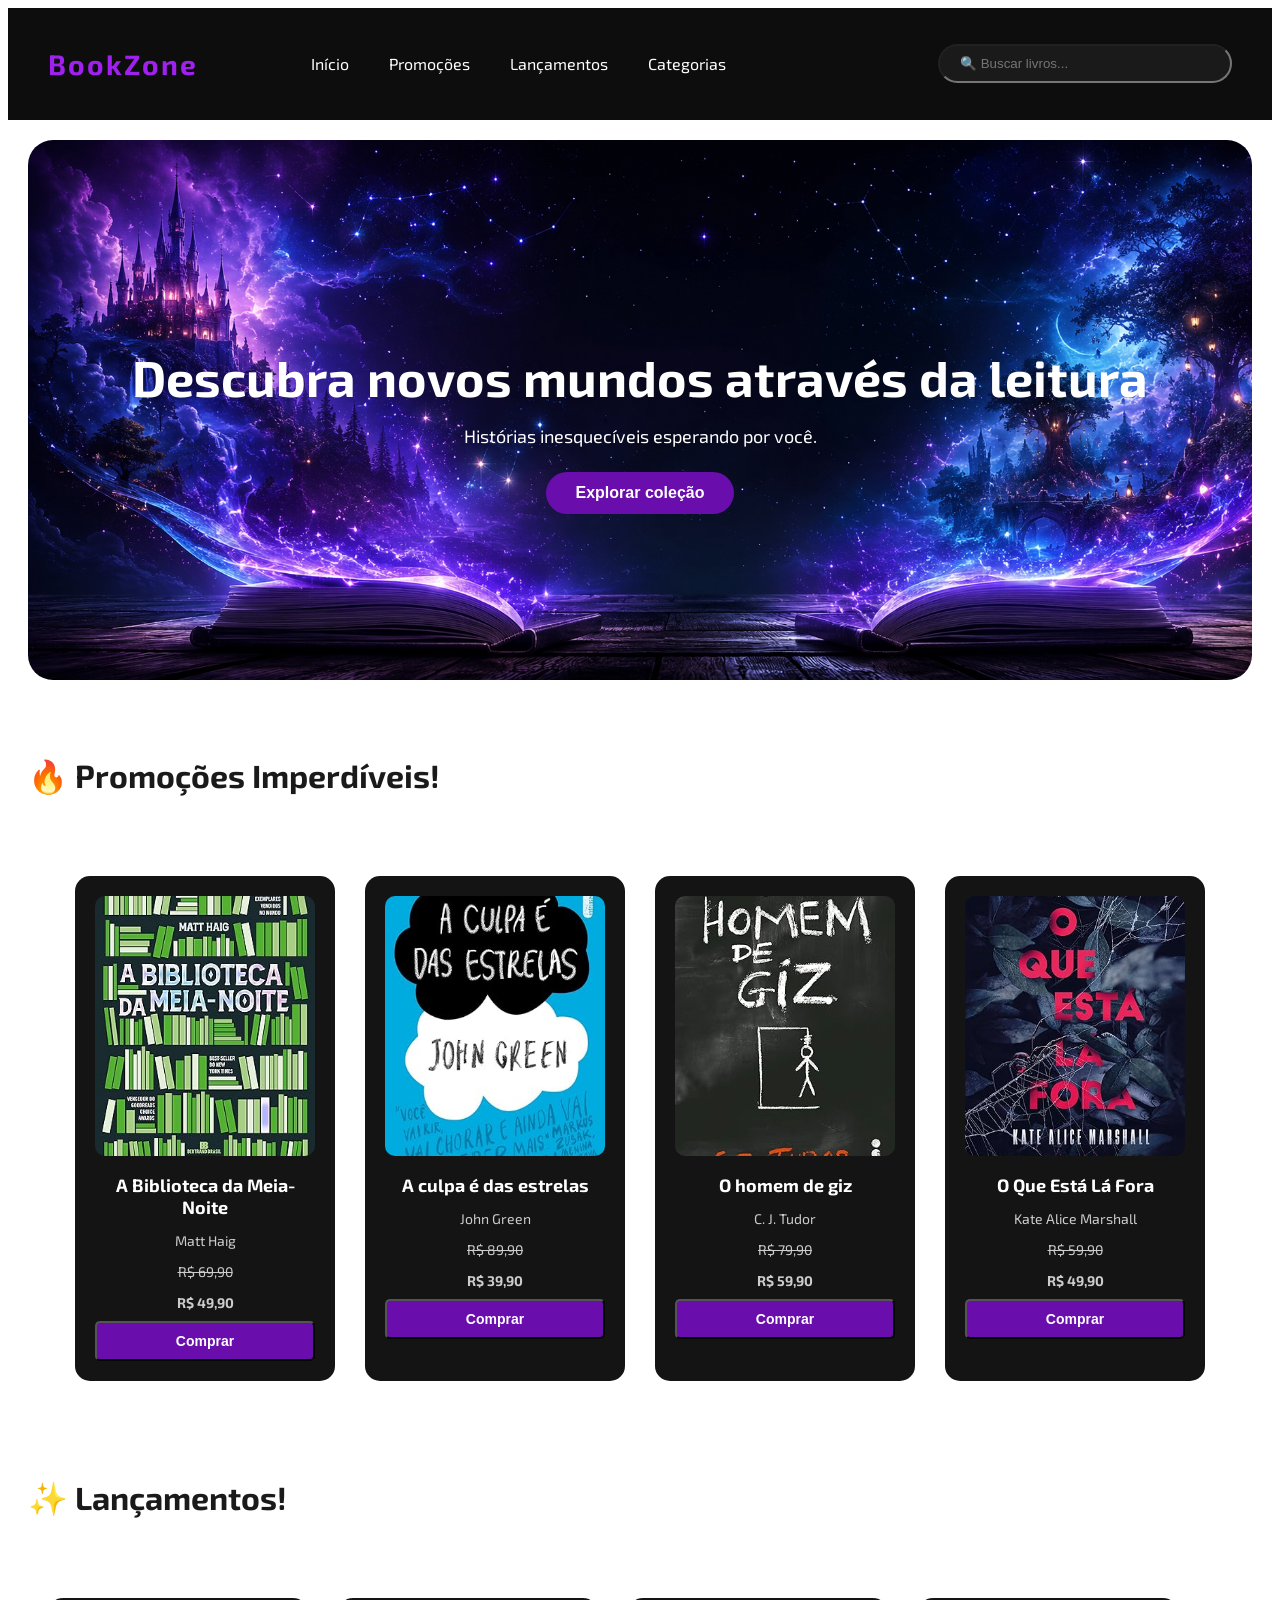
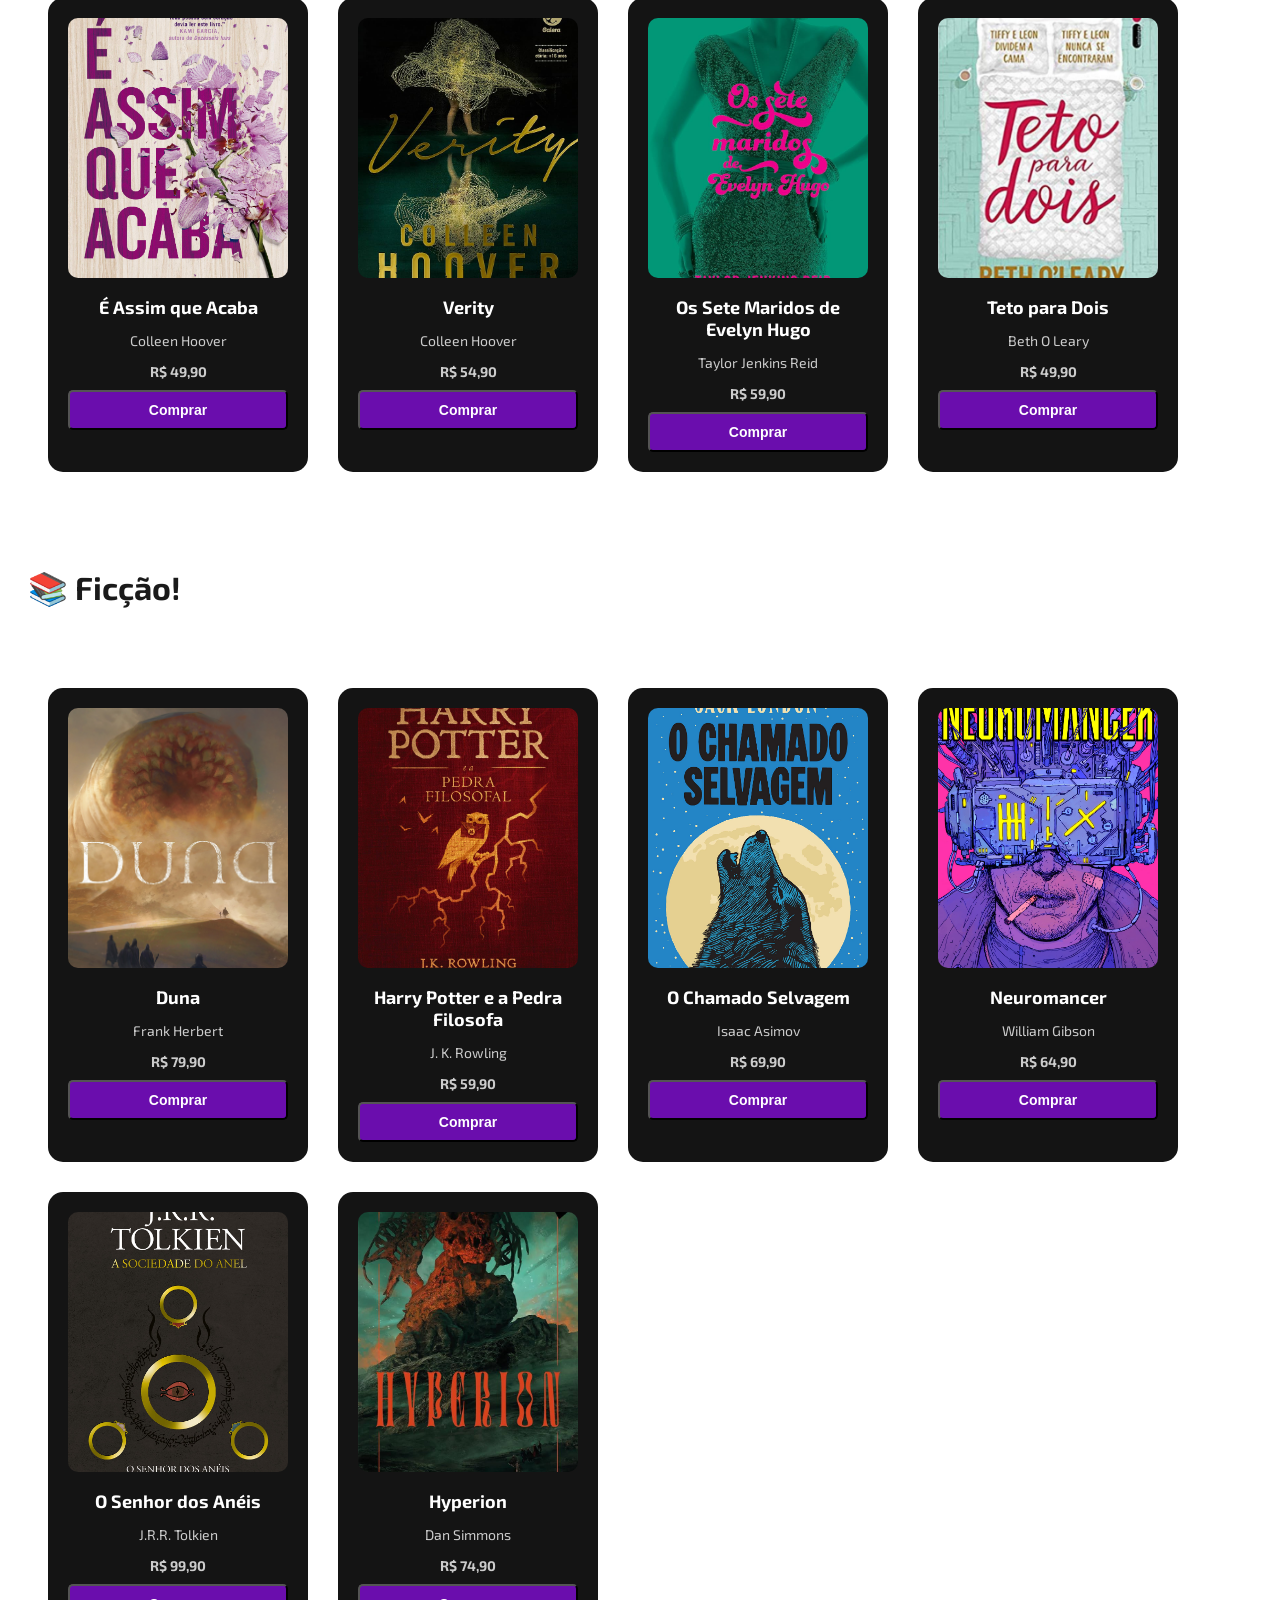
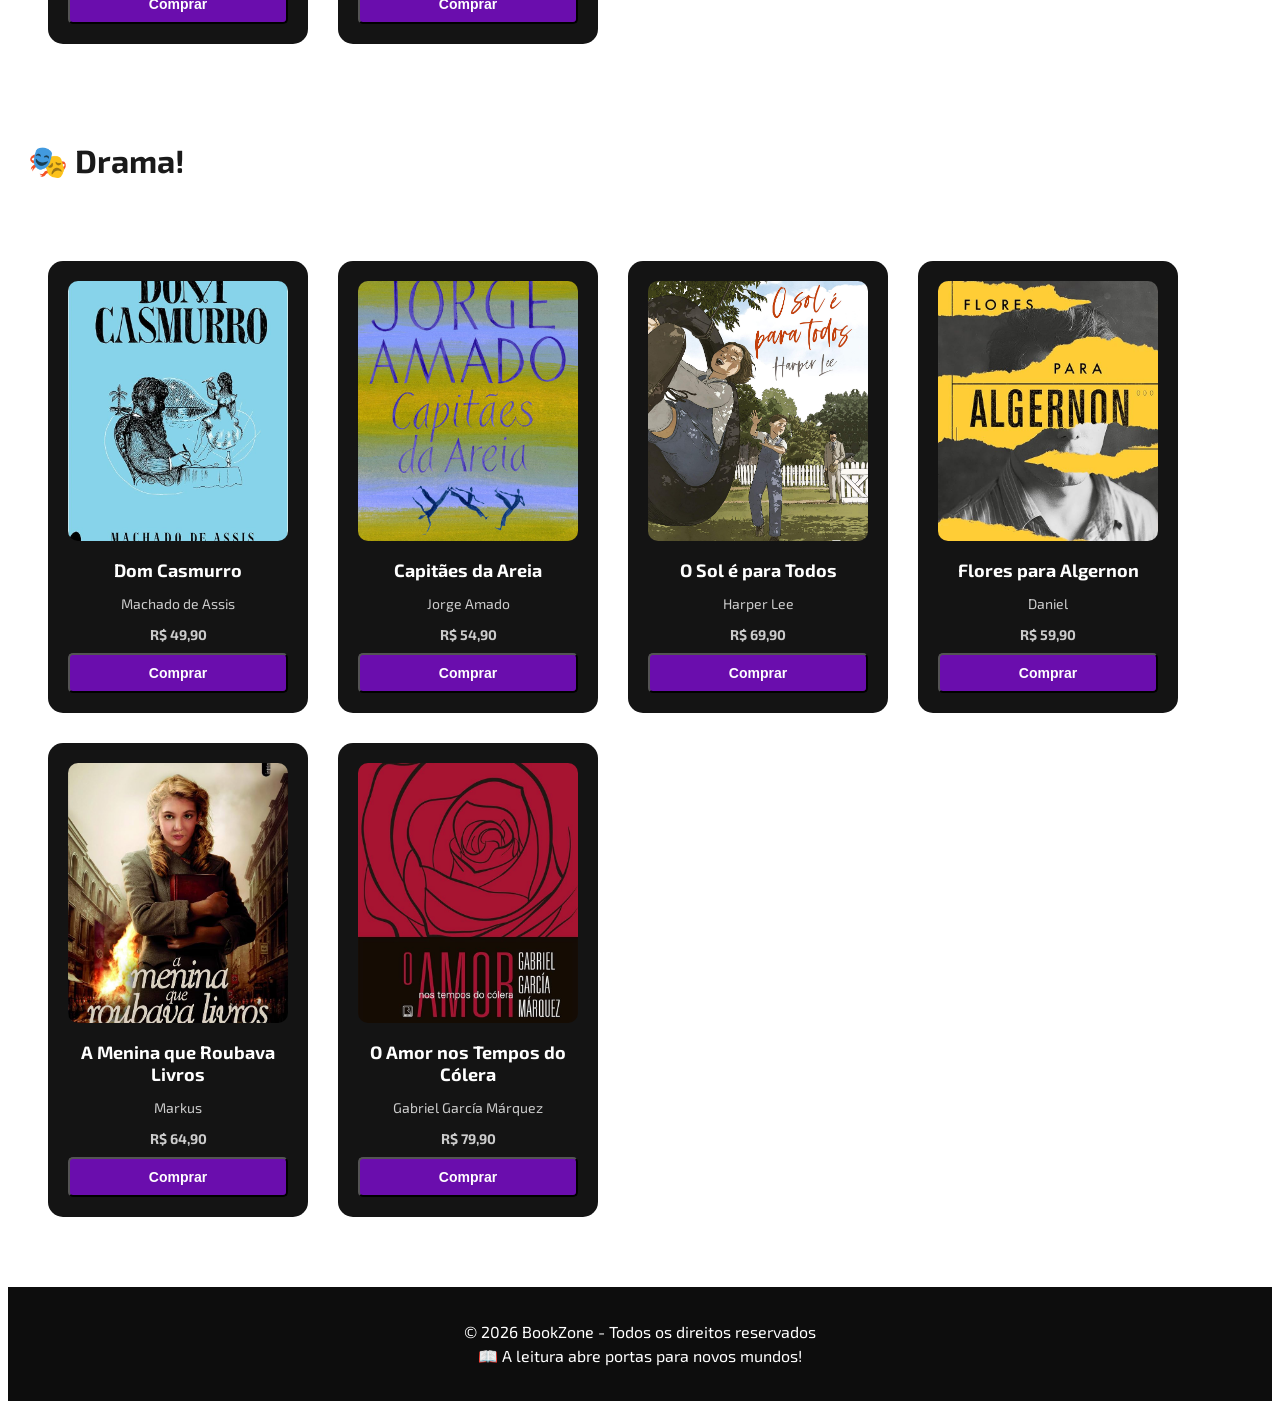
==== commit 851d9031: "Add files via upload" ====
--- a/site/index.html
+++ b/site/index.html
@@ -16,12 +16,14 @@
     <nav>
         <a href="index.html">Início</a>
         <a href="#promoções">Promoções</a>
+        <a href="#lançamentos">Lançamentos</a>
         <a href="#categorias">Categorias</a>
-        <a href="#lançamentos">Lançamentos</a>
+
     </nav>
 
     <label for="buscar"></label>
     <input type="text" id="buscar" placeholder="🔍 Buscar livros...">
+
 
 </header>
 
@@ -77,6 +79,45 @@
         </div>
     </section>
 
+    <!-- LANÇAMENTOS -->
+    <section id="lançamentos" class="secao">
+        <h2 class="titulo-secao">✨ Lançamentos!</h2>
+    </section>
+
+    <section class="livros">
+        <div class="card">
+            <img src="images/É Assim que Acaba.jpg" alt="Capa do livro É Assim que Acaba">
+            <h3>É Assim que Acaba</h3>
+            <p>Colleen Hoover</p>
+            <p class="preco">R$ 49,90</p>
+            <button>Comprar</button>
+        </div>
+
+        <div class="card">
+            <img src="images/Verity.jpg" alt="Capa do livro Verity">
+            <h3>Verity</h3>
+            <p>Colleen Hoover</p>
+            <p class="preco">R$ 54,90</p>
+            <button>Comprar</button>
+        </div>
+
+        <div class="card">
+            <img src="images/Os Sete Maridos de Evelyn Hugo.jpg" alt="Capa do livro Os Sete Maridos de Evelyn Hugo">
+            <h3>Os Sete Maridos de Evelyn Hugo</h3>
+            <p>Taylor Jenkins Reid</p>
+            <p class="preco">R$ 59,90</p>
+            <button>Comprar</button>
+        </div>
+
+        <div class="card">
+            <img src="images/Teto para Dois.jpg" alt="Capa do livro Teto para Dois">
+            <h3>Teto para Dois</h3>
+            <p>Beth O Leary</p>
+            <p class="preco">R$ 49,90</p>
+            <button>Comprar</button>
+        </div>
+    </section>
+
     <!-- FICÇÃO -->
     <section id="categorias" class="secao">
         <h2 class="titulo-secao">📚 Ficção!</h2>
@@ -187,44 +228,7 @@
         </div>
     </section>
 
-    <!-- LANÇAMENTOS -->
-    <section id="lançamentos" class="secao">
-        <h2 class="titulo-secao">✨ Lançamentos!</h2>
-    </section>
-
-    <section class="livros">
-        <div class="card">
-            <img src="images/É Assim que Acaba.jpg" alt="Capa do livro É Assim que Acaba">
-            <h3>É Assim que Acaba</h3>
-            <p>Colleen Hoover</p>
-            <p class="preco">R$ 49,90</p>
-            <button>Comprar</button>
-        </div>
-
-        <div class="card">
-            <img src="images/Verity.jpg" alt="Capa do livro Verity">
-            <h3>Verity</h3>
-            <p>Colleen Hoover</p>
-            <p class="preco">R$ 54,90</p>
-            <button>Comprar</button>
-        </div>
-
-        <div class="card">
-            <img src="images/Os Sete Maridos de Evelyn Hugo.jpg" alt="Capa do livro Os Sete Maridos de Evelyn Hugo">
-            <h3>Os Sete Maridos de Evelyn Hugo</h3>
-            <p>Taylor Jenkins Reid</p>
-            <p class="preco">R$ 59,90</p>
-            <button>Comprar</button>
-        </div>
-
-        <div class="card">
-            <img src="images/Teto para Dois.jpg" alt="Capa do livro Teto para Dois">
-            <h3>Teto para Dois</h3>
-            <p>Beth O Leary</p>
-            <p class="preco">R$ 49,90</p>
-            <button>Comprar</button>
-        </div>
-    </section>
+
 </main>
 
 <footer>
--- a/site/css/index.css
+++ b/site/css/index.css
@@ -200,15 +200,19 @@
     margin: 5px 0;
 }
 
-/*------------------------------------------- (CELULAR/TABLET) -------------------------------------------*/
-
-@media (max-width: 768px) {
+/*------------------------------------------- (CELULAR) -------------------------------------------*/
+
+@media (max-width: 800px) {
     header {
         flex-direction: column;
         text-align: center;
         padding: 15px;
     }
 
+    body {
+        background-color: darkgray;
+    }
+
     nav {
         justify-content: center;
     }
